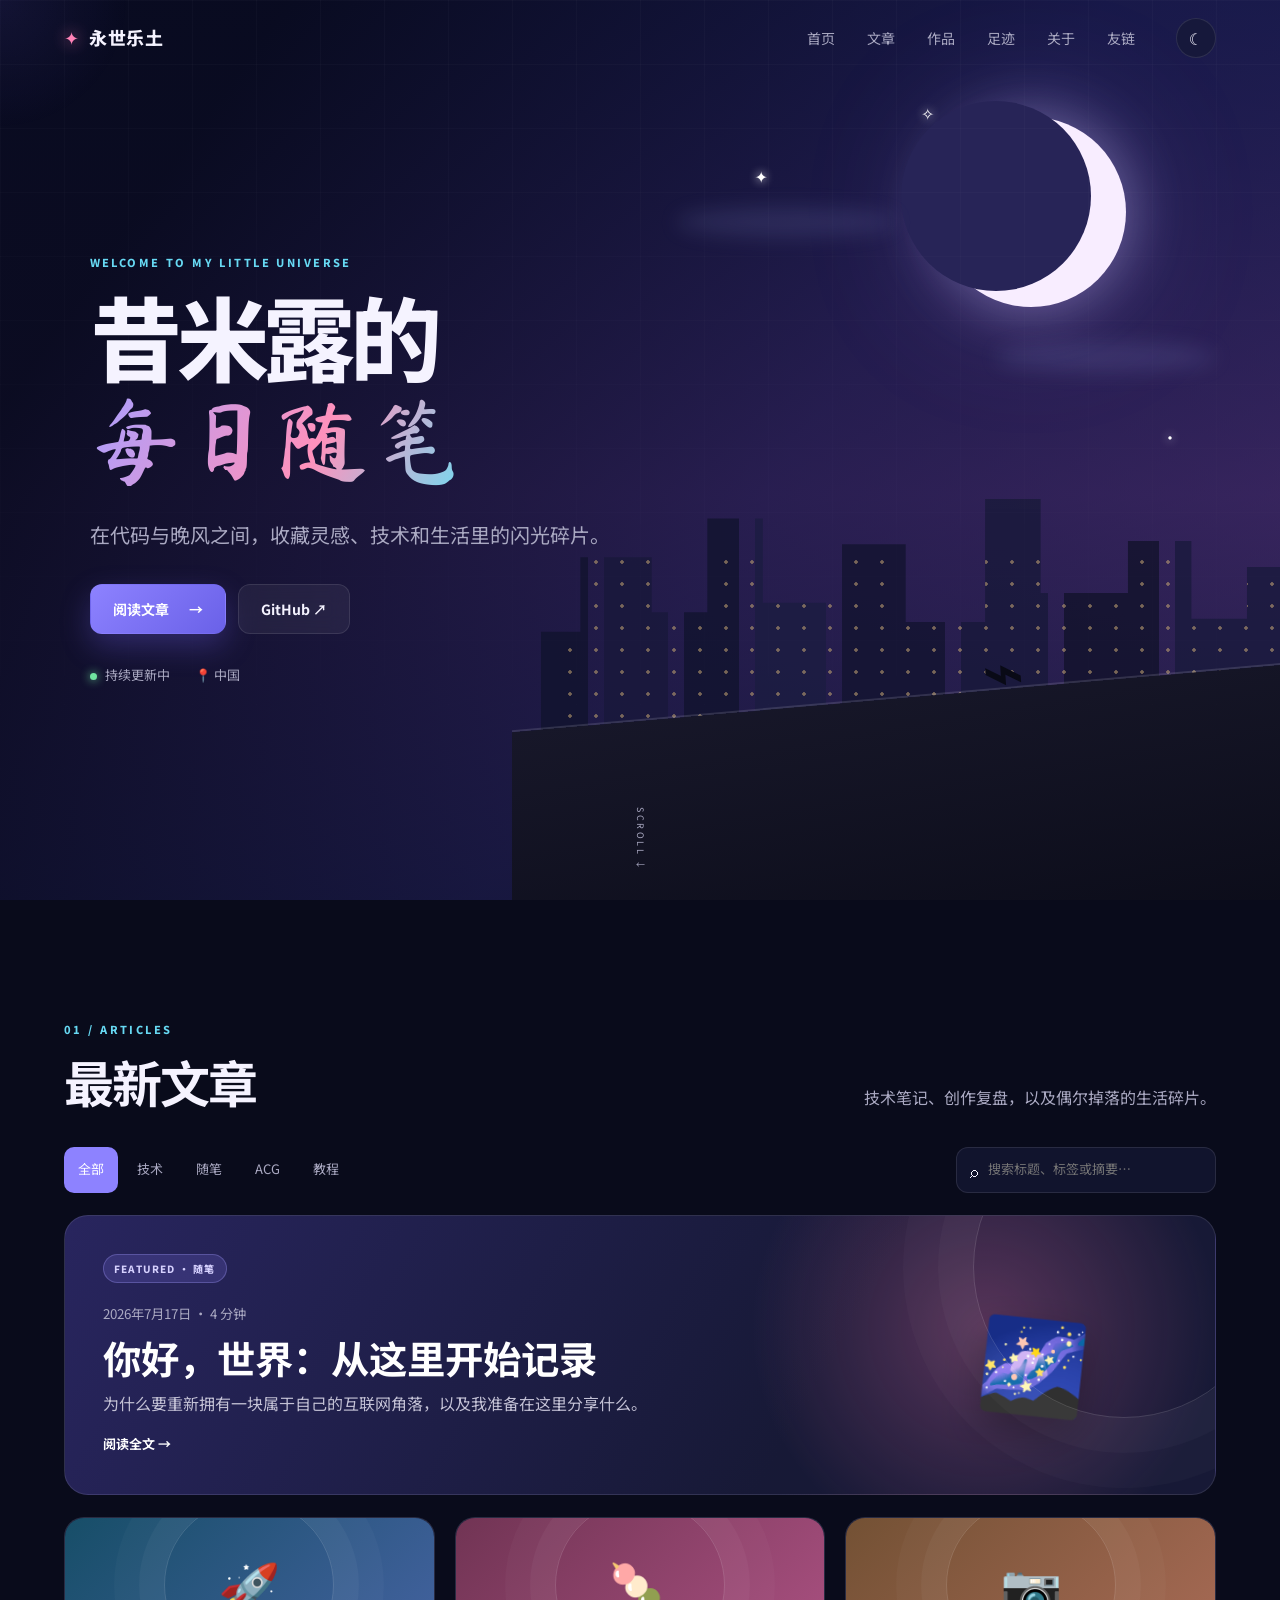
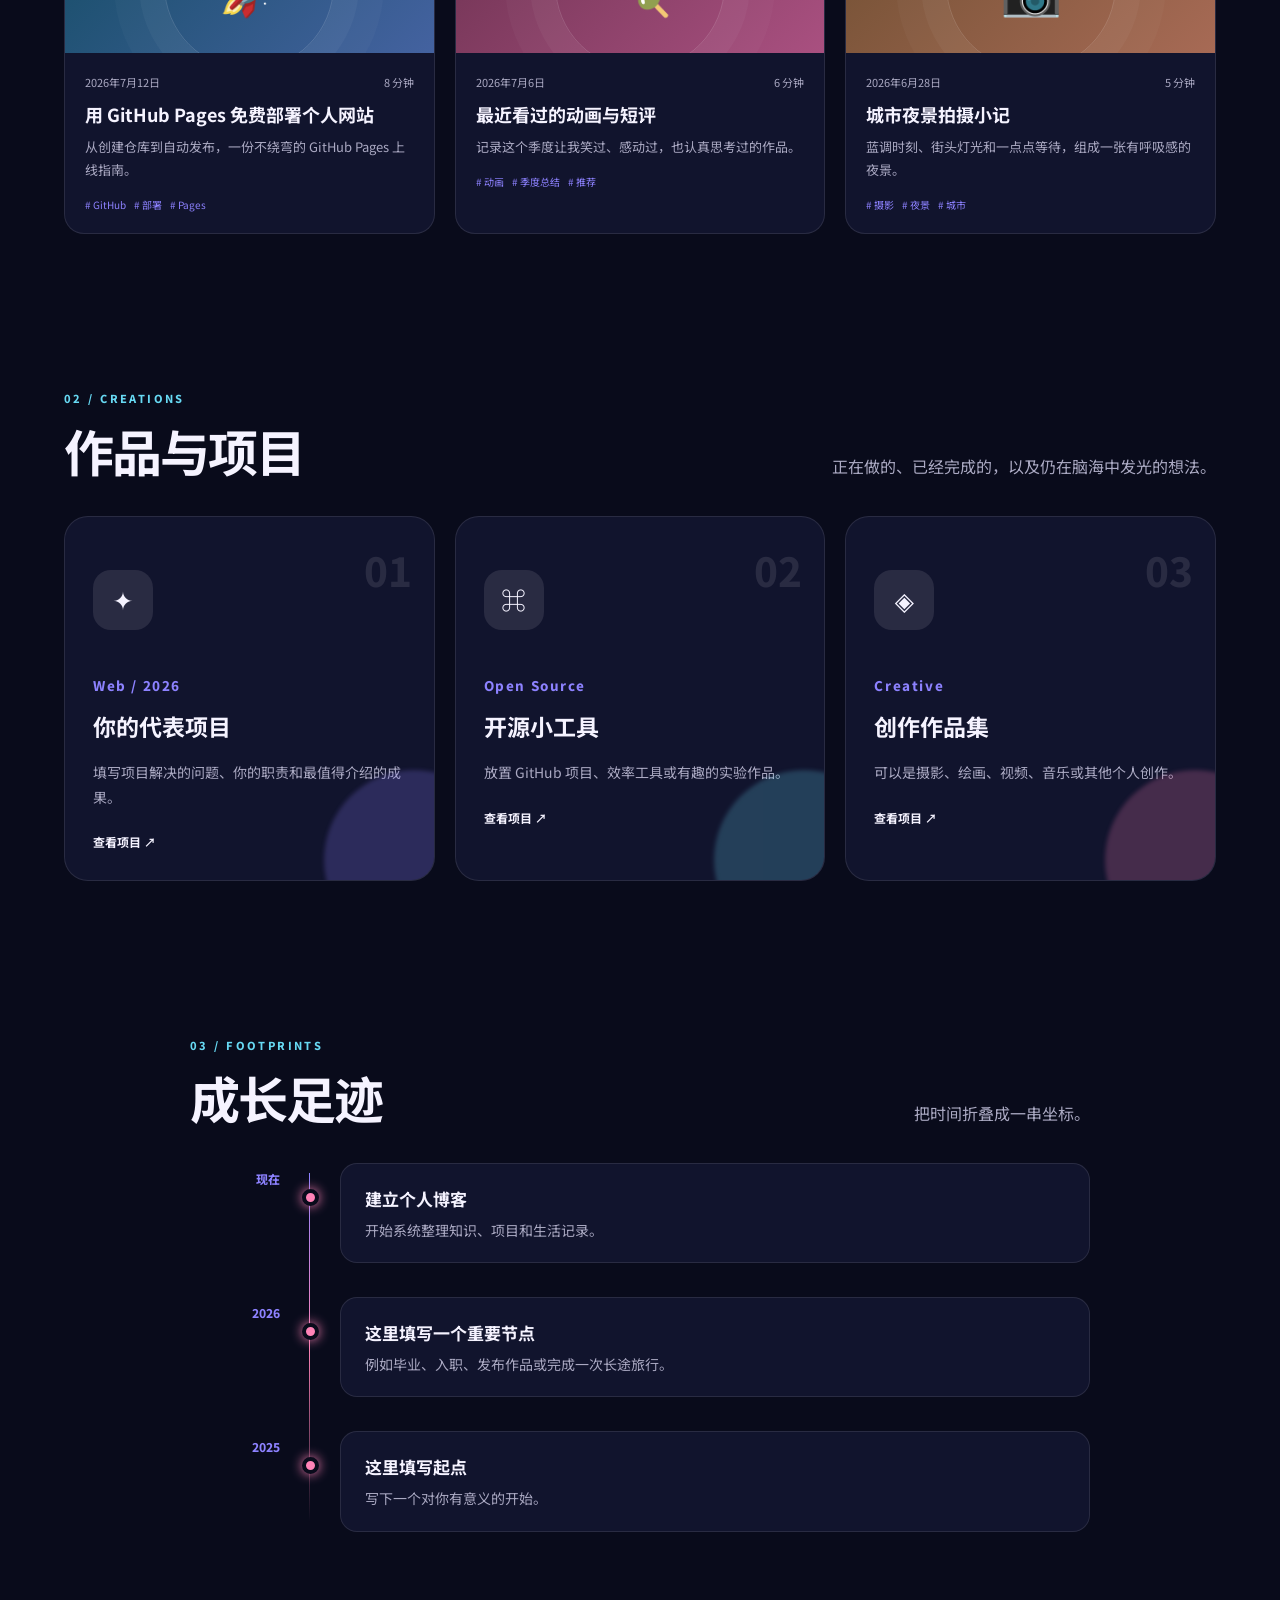
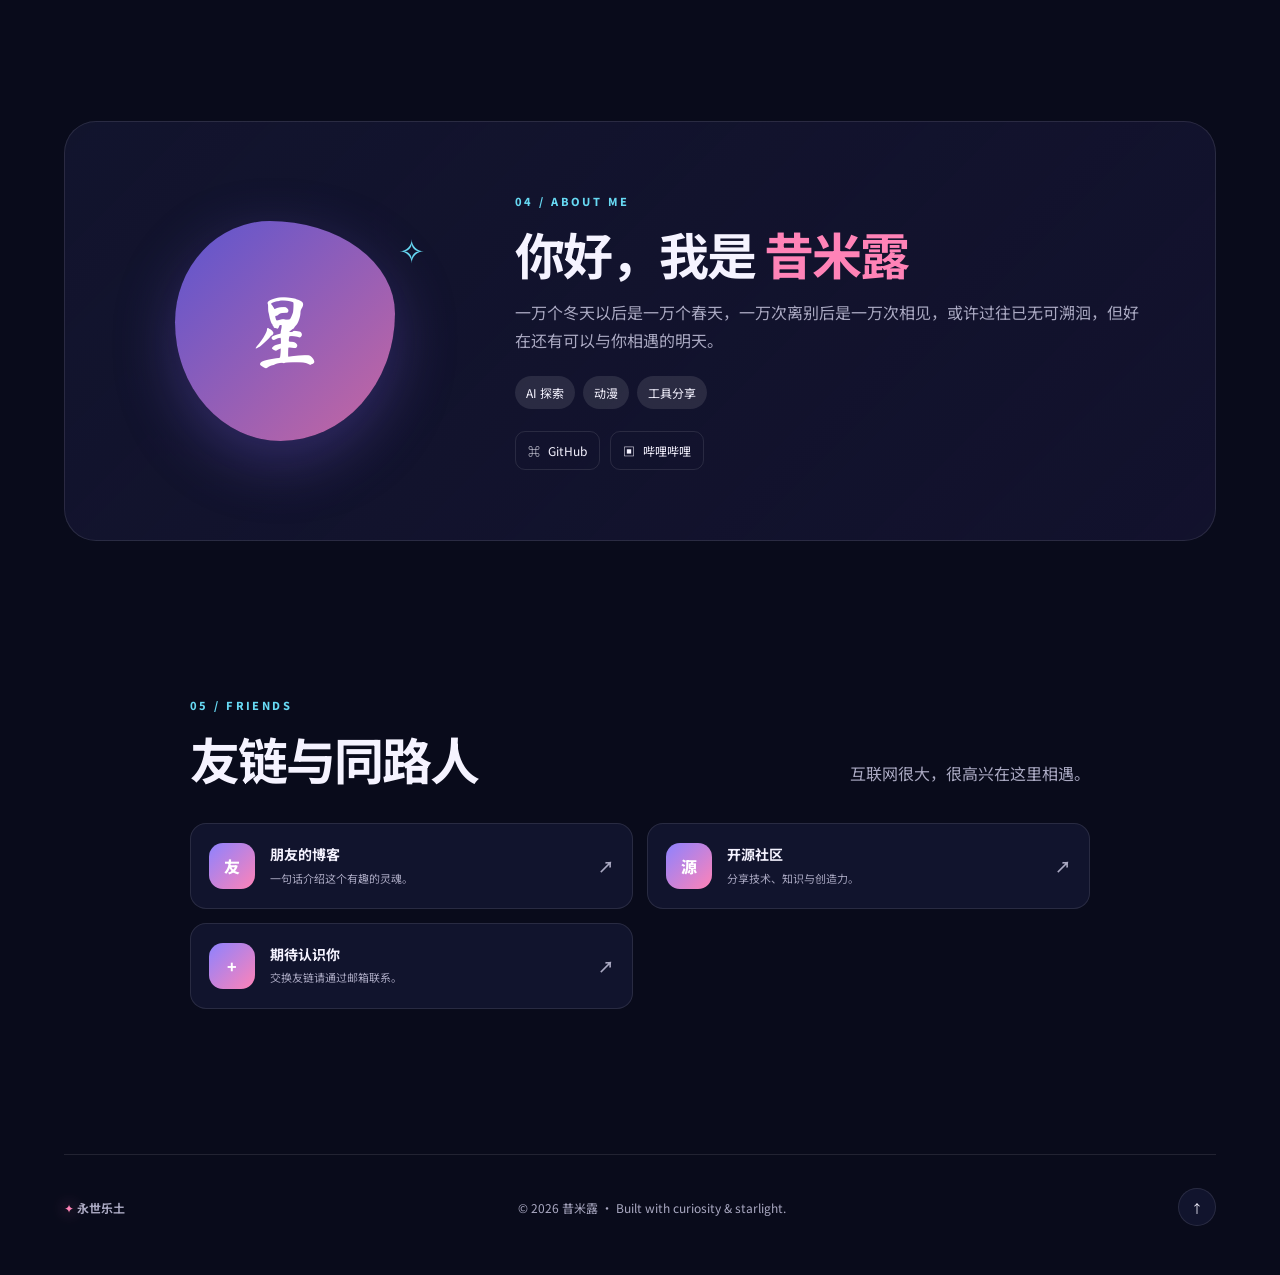
==== index.html @ 6f4695ef "Change site name from '星屿手记' to '每日随笔'" ====
<!doctype html>
<html lang="zh-CN">
<head>
  <meta charset="UTF-8" />
  <meta name="viewport" content="width=device-width, initial-scale=1.0" />
  <meta name="description" content="一个记录技术、创作与生活的个人博客。" />
  <meta name="theme-color" content="#7772ff" />
  <title>每日随笔 · 个人博客</title>
  <link rel="preconnect" href="https://fonts.googleapis.com">
  <link rel="preconnect" href="https://fonts.gstatic.com" crossorigin>
  <link href="https://fonts.googleapis.com/css2?family=Ma+Shan+Zheng&family=Noto+Sans+SC:wght@400;500;600;700;800&display=swap" rel="stylesheet">
  <link rel="stylesheet" href="styles.css" />
</head>
<body>
  <div class="cursor-glow" aria-hidden="true"></div>
  <header class="site-header">
    <a class="brand" href="#home" aria-label="返回首页">
      <span class="brand-mark">✦</span>
      <span data-site-name>每日随笔</span>
    </a>
    <button class="nav-toggle" aria-label="展开导航" aria-expanded="false">☰</button>
    <nav class="nav-links" aria-label="主要导航">
      <a href="#home">首页</a>
      <a href="#posts">文章</a>
      <a href="#projects">作品</a>
      <a href="#timeline">足迹</a>
      <a href="#about">关于</a>
      <a href="#friends">友链</a>
    </nav>
    <button class="icon-button theme-toggle" aria-label="切换明暗主题" title="切换主题">☾</button>
  </header>

  <main id="app">
    <section id="home" class="hero section-shell">
      <div class="sky-art" aria-hidden="true">
        <span class="moon"></span>
        <span class="cloud cloud-a"></span><span class="cloud cloud-b"></span>
        <span class="star s1">✦</span><span class="star s2">·</span><span class="star s3">✧</span>
        <span class="city"></span><span class="roof"></span><span class="cat">⌁</span>
        <div class="petals"></div>
      </div>
      <div class="hero-content reveal">
        <p class="eyebrow" data-hero-eyebrow>WELCOME TO MY LITTLE UNIVERSE</p>
        <h1><span data-owner>你的名字</span>的<br><em>每日随笔</em></h1>
        <p class="hero-description" data-description>在代码与晚风之间，收藏灵感、技术和生活里的闪光碎片。</p>
        <div class="hero-actions">
          <a class="button primary" href="#posts">阅读文章 <span>→</span></a>
          <a class="button ghost" data-github-link href="https://github.com/yourname" target="_blank" rel="noreferrer">GitHub ↗</a>
        </div>
        <div class="hero-meta">
          <span><i class="status-dot"></i> <span data-status>持续更新中</span></span>
          <span>📍 <span data-location>中国</span></span>
        </div>
      </div>
      <div class="scroll-hint">SCROLL <span>↓</span></div>
    </section>

    <section id="posts" class="section-shell content-section">
      <div class="section-heading reveal">
        <div><p class="section-kicker">01 / ARTICLES</p><h2>最新文章</h2></div>
        <p>技术笔记、创作复盘，以及偶尔掉落的生活碎片。</p>
      </div>
      <div class="post-toolbar reveal">
        <div class="filter-tabs" id="post-filters"></div>
        <label class="search-box"><span>⌕</span><input id="post-search" type="search" placeholder="搜索标题、标签或摘要…" /></label>
      </div>
      <div class="featured-post reveal" id="featured-post"></div>
      <div class="post-grid" id="post-grid"></div>
      <p class="empty-state" id="empty-posts" hidden>没有找到匹配的文章，换个关键词试试吧。</p>
    </section>

    <section id="projects" class="section-shell content-section">
      <div class="section-heading reveal">
        <div><p class="section-kicker">02 / CREATIONS</p><h2>作品与项目</h2></div>
        <p>正在做的、已经完成的，以及仍在脑海中发光的想法。</p>
      </div>
      <div class="project-grid" id="project-grid"></div>
    </section>

    <section id="timeline" class="section-shell content-section narrow-section">
      <div class="section-heading reveal">
        <div><p class="section-kicker">03 / FOOTPRINTS</p><h2>成长足迹</h2></div>
        <p>把时间折叠成一串坐标。</p>
      </div>
      <div class="timeline" id="timeline-list"></div>
    </section>

    <section id="about" class="section-shell content-section">
      <div class="about-card reveal">
        <div class="avatar-wrap"><div class="avatar" data-avatar>✦</div><span class="orbit">✧</span></div>
        <div class="about-copy">
          <p class="section-kicker">04 / ABOUT ME</p>
          <h2>你好，我是 <span data-owner>你的名字</span></h2>
          <p data-about>这里填写一段 80～150 字的自我介绍：你是谁、在做什么、喜欢什么，以及建立这个博客的原因。</p>
          <div class="skill-list" id="skill-list"></div>
          <div class="social-links" id="social-links"></div>
        </div>
      </div>
    </section>

    <section id="friends" class="section-shell content-section narrow-section">
      <div class="section-heading reveal">
        <div><p class="section-kicker">05 / FRIENDS</p><h2>友链与同路人</h2></div>
        <p>互联网很大，很高兴在这里相遇。</p>
      </div>
      <div class="friend-grid" id="friend-grid"></div>
    </section>
  </main>

  <footer>
    <div><span class="brand-mark">✦</span> <strong data-site-name>每日随笔</strong></div>
    <p>© <span id="year"></span> <span data-owner>你的名字</span> · Built with curiosity & starlight.</p>
    <button class="back-top" aria-label="返回顶部">↑</button>
  </footer>

  <dialog id="post-dialog" class="post-dialog">
    <button class="dialog-close" aria-label="关闭文章">×</button>
    <article id="post-content"></article>
  </dialog>
  <script src="content.js"></script>
  <script src="app.js"></script>
</body>
</html>
---- styles.css ----
:root{--bg:#090b1b;--bg2:#10132a;--surface:rgba(22,24,53,.72);--surface-solid:#171936;--text:#f5f3ff;--muted:#aaa9c2;--line:rgba(255,255,255,.1);--purple:#8d82ff;--pink:#ff83b7;--cyan:#67d9f3;--shadow:0 24px 80px rgba(0,0,0,.3);--radius:24px;color-scheme:dark;scroll-behavior:smooth}
:root[data-theme=light]{--bg:#f8f7ff;--bg2:#f0effb;--surface:rgba(255,255,255,.76);--surface-solid:#fff;--text:#25233b;--muted:#706e86;--line:rgba(50,45,90,.11);--shadow:0 24px 70px rgba(72,62,140,.14);color-scheme:light}
*{box-sizing:border-box}body{margin:0;background:var(--bg);color:var(--text);font-family:"Noto Sans SC",system-ui,sans-serif;line-height:1.75;overflow-x:hidden}body:before{content:"";position:fixed;inset:0;pointer-events:none;background:radial-gradient(circle at 15% 20%,rgba(113,93,255,.12),transparent 28%),radial-gradient(circle at 85% 80%,rgba(255,105,174,.08),transparent 25%);z-index:-1}a{color:inherit;text-decoration:none}button,input{font:inherit}.cursor-glow{position:fixed;width:280px;height:280px;background:radial-gradient(circle,rgba(125,105,255,.09),transparent 65%);transform:translate(-50%,-50%);pointer-events:none;z-index:99}
.site-header{position:fixed;z-index:100;top:0;left:0;right:0;height:76px;padding:0 max(5vw,24px);display:flex;align-items:center;gap:28px;transition:.3s}.site-header.scrolled{height:64px;background:rgba(9,11,27,.78);backdrop-filter:blur(18px);border-bottom:1px solid var(--line)}[data-theme=light] .site-header.scrolled{background:rgba(248,247,255,.8)}.brand{display:flex;align-items:center;gap:9px;font-weight:800;font-size:18px;letter-spacing:.04em}.brand-mark{color:var(--pink);filter:drop-shadow(0 0 8px var(--pink))}.nav-links{display:flex;gap:6px;margin-left:auto}.nav-links a{padding:8px 13px;color:var(--muted);font-size:14px;border-radius:10px;transition:.25s}.nav-links a:hover{color:var(--text);background:var(--line)}.icon-button,.nav-toggle{border:1px solid var(--line);color:var(--text);background:var(--surface);width:40px;height:40px;border-radius:50%;cursor:pointer}.nav-toggle{display:none}
.section-shell{width:min(1180px,90vw);margin:auto}.hero{width:100%;max-width:none;min-height:100vh;position:relative;display:flex;align-items:center;padding:130px max(7vw,32px) 90px;overflow:hidden;background:linear-gradient(125deg,rgba(8,10,30,.95) 15%,rgba(25,24,70,.72) 58%,rgba(38,33,91,.42)),linear-gradient(180deg,#171c51 0%,#502d6b 55%,#13152d 100%)}[data-theme=light] .hero{background:linear-gradient(125deg,rgba(247,245,255,.96) 10%,rgba(225,220,255,.8) 55%,rgba(255,219,236,.65)),linear-gradient(180deg,#aebcf1,#efb9db)}.hero:after{content:"";position:absolute;inset:0;background-image:linear-gradient(rgba(255,255,255,.025) 1px,transparent 1px),linear-gradient(90deg,rgba(255,255,255,.025) 1px,transparent 1px);background-size:64px 64px;mask-image:linear-gradient(to bottom,black,transparent)}.hero-content{position:relative;z-index:4;width:min(660px,100%)}.eyebrow,.section-kicker{font-size:11px;font-weight:800;letter-spacing:.22em;color:var(--cyan);margin:0 0 14px}.hero h1{font-size:clamp(48px,7.2vw,96px);line-height:1.08;margin:0;font-weight:800;letter-spacing:-.055em}.hero h1 em{font-family:"Ma Shan Zheng",cursive;font-weight:400;font-style:normal;background:linear-gradient(120deg,#a99fff,#ff91bc 60%,#77d9ef);-webkit-background-clip:text;color:transparent;letter-spacing:.02em}.hero-description{font-size:clamp(16px,2vw,20px);color:var(--muted);max-width:560px;margin:26px 0 32px}.hero-actions{display:flex;gap:12px;flex-wrap:wrap}.button{display:inline-flex;align-items:center;gap:20px;padding:12px 22px;border-radius:12px;font-weight:700;font-size:14px;border:1px solid var(--line);transition:.25s}.button:hover{transform:translateY(-3px)}.button.primary{background:linear-gradient(135deg,var(--purple),#6a61e8);border-color:transparent;box-shadow:0 12px 30px rgba(112,96,235,.3);color:#fff}.button.ghost{background:rgba(255,255,255,.06);backdrop-filter:blur(10px)}.hero-meta{display:flex;gap:25px;margin-top:30px;color:var(--muted);font-size:13px}.status-dot{display:inline-block;width:7px;height:7px;background:#70e5a0;border-radius:50%;box-shadow:0 0 10px #70e5a0;margin-right:5px}.scroll-hint{position:absolute;z-index:4;bottom:28px;left:50%;transform:translateX(-50%);font-size:9px;letter-spacing:.28em;color:var(--muted);writing-mode:vertical-rl}.scroll-hint span{animation:bob 1.5s infinite}.sky-art{position:absolute;inset:0;overflow:hidden}.moon{position:absolute;width:190px;height:190px;border-radius:50%;right:12%;top:13%;background:#f8edff;box-shadow:0 0 60px rgba(206,194,255,.45),0 0 140px rgba(175,143,255,.22)}.moon:after{content:"";position:absolute;width:190px;height:190px;border-radius:50%;left:-35px;top:-16px;background:#272457}[data-theme=light] .moon:after{background:#c4c7ed}.cloud{position:absolute;width:220px;height:30px;border-radius:50%;background:rgba(175,178,255,.12);filter:blur(10px)}.cloud-a{right:5%;top:38%}.cloud-b{right:30%;top:23%}.star{position:absolute;color:#fff;text-shadow:0 0 10px #fff}.s1{right:40%;top:18%}.s2{right:8%;top:47%}.s3{right:27%;top:11%}.city{position:absolute;right:-3%;bottom:10%;width:62%;height:36%;opacity:.75;background:linear-gradient(90deg,transparent 2%,#11132c 2% 8%,transparent 8% 10%,#18193a 10% 18%,transparent 18% 20%,#11132c 20% 27%,transparent 27% 29%,#1b1c40 29% 38%,transparent 38% 40%,#12132e 40% 53%,transparent 53% 55%,#171938 55% 66%,transparent 66% 68%,#101229 68% 80%,transparent 80% 82%,#181a3b 82% 96%);clip-path:polygon(0 45%,7% 45%,7% 22%,16% 22%,16% 39%,23% 39%,23% 10%,30% 10%,30% 36%,39% 36%,39% 18%,48% 18%,48% 42%,58% 42%,58% 4%,65% 4%,65% 33%,76% 33%,76% 17%,84% 17%,84% 41%,91% 41%,91% 25%,100% 25%,100% 100%,0 100%)}.city:after{content:"";position:absolute;inset:20% 4% 8%;background-image:radial-gradient(circle,#ffd881 1.5px,transparent 2px);background-size:26px 22px;opacity:.55}.roof{position:absolute;right:-10%;bottom:-12%;width:70%;height:35%;background:linear-gradient(175deg,#171729,#090a16);transform:skewY(-5deg);box-shadow:0 -2px 0 rgba(255,255,255,.12)}.cat{position:absolute;z-index:2;right:20%;bottom:19%;font-size:72px;color:#090a16;transform:rotate(-4deg)}.petals i{position:absolute;top:-15px;left:var(--x);width:var(--size);height:calc(var(--size)*.65);border-radius:80% 15% 80% 15%;background:#ff9fc4;opacity:.75;animation:fall var(--d) var(--delay) linear infinite}
.content-section{padding-top:120px;padding-bottom:35px}.section-heading{display:flex;align-items:end;justify-content:space-between;gap:30px;margin-bottom:36px}.section-heading h2,.about-copy h2{font-size:clamp(32px,4vw,50px);line-height:1.15;margin:0;letter-spacing:-.04em}.section-heading>p{color:var(--muted);max-width:400px;margin:0}.post-toolbar{display:flex;justify-content:space-between;gap:20px;margin-bottom:22px}.filter-tabs{display:flex;gap:5px;flex-wrap:wrap}.filter-button{border:0;border-radius:10px;padding:8px 14px;background:transparent;color:var(--muted);cursor:pointer;font-size:13px}.filter-button.active{color:#fff;background:var(--purple)}.search-box{display:flex;align-items:center;gap:8px;border:1px solid var(--line);border-radius:12px;padding:8px 13px;background:var(--surface);min-width:260px}.search-box input{border:0;outline:0;background:transparent;color:var(--text);width:100%;font-size:13px}.featured-post{margin-bottom:22px}.featured-link{position:relative;width:100%;min-height:280px;text-align:left;border:1px solid var(--line);border-radius:var(--radius);padding:38px;overflow:hidden;color:#fff;cursor:pointer;background:radial-gradient(circle at 80% 40%,rgba(255,122,180,.28),transparent 25%),linear-gradient(120deg,#28255e,#171936 65%);display:flex;flex-direction:column;align-items:flex-start;justify-content:space-between}.featured-link:after{content:"";position:absolute;width:300px;height:300px;border:1px solid rgba(255,255,255,.15);border-radius:50%;right:-60px;top:-100px;box-shadow:0 0 0 35px rgba(255,255,255,.025),0 0 0 70px rgba(255,255,255,.018)}.featured-label{display:inline-block;color:#d7d2ff;background:rgba(141,130,255,.18);border:1px solid rgba(170,160,255,.3);border-radius:99px;padding:5px 10px;font-size:10px;font-weight:800;letter-spacing:.12em}.featured-emoji{position:absolute;right:11%;top:24%;font-size:88px;filter:drop-shadow(0 18px 20px rgba(0,0,0,.3));transform:rotate(6deg)}.featured-copy{display:flex;flex-direction:column;max-width:650px;z-index:1}.featured-copy small{color:#aaa9c2}.featured-copy strong{font-size:clamp(25px,3vw,40px);line-height:1.25;margin:8px 0}.featured-copy em{font-style:normal;color:#c3c1d5}.featured-copy b{font-size:13px;margin-top:16px}.post-grid{display:grid;grid-template-columns:repeat(3,1fr);gap:20px}.post-card{position:relative;background:var(--surface);border:1px solid var(--line);border-radius:20px;overflow:hidden;transition:.3s}.post-card:hover{transform:translateY(-6px);box-shadow:var(--shadow);border-color:rgba(141,130,255,.3)}.card-link{position:absolute;inset:0;z-index:3;border:0;background:transparent;cursor:pointer}.post-visual{height:135px;display:grid;place-items:center;position:relative;overflow:hidden}.post-visual.violet{background:linear-gradient(135deg,#302a75,#6b4b91)}.post-visual.cyan{background:linear-gradient(135deg,#174e68,#4462a0)}.post-visual.pink{background:linear-gradient(135deg,#713454,#a95080)}.post-visual.amber{background:linear-gradient(135deg,#735134,#a76a55)}.post-visual span{font-size:50px;z-index:1}.post-visual i{position:absolute;width:170px;height:170px;border:1px solid rgba(255,255,255,.15);border-radius:50%;box-shadow:0 0 0 25px rgba(255,255,255,.035),0 0 0 50px rgba(255,255,255,.025)}.post-card-body{padding:20px}.post-meta{display:flex;justify-content:space-between;color:var(--muted);font-size:11px}.post-card h3{font-size:18px;line-height:1.45;margin:9px 0}.post-card p{color:var(--muted);font-size:13px;margin:0 0 14px}.tag-row{display:flex;gap:8px;flex-wrap:wrap}.tag-row span{font-size:10px;color:var(--purple)}.empty-state{text-align:center;color:var(--muted);padding:50px}
.project-grid{display:grid;grid-template-columns:repeat(3,1fr);gap:20px}.project-card{position:relative;min-height:330px;border:1px solid var(--line);border-radius:var(--radius);padding:28px;background:var(--surface);overflow:hidden;transition:.3s}.project-card:hover{transform:translateY(-6px);box-shadow:var(--shadow)}.project-card:after{content:"";position:absolute;width:180px;height:180px;border-radius:50%;right:-70px;bottom:-70px;filter:blur(2px);opacity:.22}.project-card.purple:after{background:var(--purple)}.project-card.blue:after{background:var(--cyan)}.project-card.pink:after{background:var(--pink)}.project-number{position:absolute;right:22px;top:18px;color:var(--line);font-size:40px;font-weight:800}.project-icon{margin:25px 0 40px;width:60px;height:60px;border-radius:18px;display:grid;place-items:center;background:var(--line);font-size:25px}.project-card small{color:var(--purple);font-weight:800;letter-spacing:.12em}.project-card h3{font-size:23px;margin:8px 0}.project-card p{color:var(--muted);font-size:14px}.project-card b{display:block;margin-top:22px;font-size:12px}.narrow-section{width:min(900px,90vw)}.timeline{position:relative}.timeline:before{content:"";position:absolute;left:119px;top:10px;bottom:10px;width:1px;background:linear-gradient(var(--purple),var(--pink),transparent)}.timeline-item{display:grid;grid-template-columns:90px 1fr;gap:60px;margin-bottom:34px}.timeline-item time{text-align:right;color:var(--purple);font-weight:800;font-size:12px;padding-top:5px}.timeline-item div{position:relative;border:1px solid var(--line);background:var(--surface);border-radius:17px;padding:20px 24px}.timeline-item div:before{content:"";position:absolute;width:9px;height:9px;background:var(--pink);border:4px solid var(--bg);border-radius:50%;left:-39px;top:25px;box-shadow:0 0 12px var(--pink)}.timeline-item h3{margin:0;font-size:17px}.timeline-item p{margin:4px 0 0;color:var(--muted);font-size:14px}
.about-card{display:grid;grid-template-columns:300px 1fr;gap:80px;align-items:center;padding:70px;background:linear-gradient(135deg,var(--surface),rgba(126,99,255,.08));border:1px solid var(--line);border-radius:32px;overflow:hidden}.avatar-wrap{position:relative;display:grid;place-items:center}.avatar{width:220px;height:220px;border-radius:43% 57% 52% 48%/46% 42% 58% 54%;display:grid;place-items:center;background:linear-gradient(135deg,#5c55cf,#c867a0);font-family:"Ma Shan Zheng";font-size:80px;color:#fff;box-shadow:0 20px 60px rgba(112,90,215,.35);animation:morph 8s ease-in-out infinite}.orbit{position:absolute;font-size:32px;color:var(--cyan);right:10px;top:0;animation:spin 6s linear infinite}.about-copy>p:not(.section-kicker){color:var(--muted);font-size:16px}.about-copy h2 span{color:var(--pink)}.skill-list{display:flex;gap:8px;flex-wrap:wrap;margin:22px 0}.skill-list span{padding:6px 11px;border-radius:99px;background:var(--line);font-size:12px}.social-links{display:flex;gap:10px;flex-wrap:wrap}.social-links a{display:flex;align-items:center;gap:8px;border:1px solid var(--line);padding:8px 12px;border-radius:10px;font-size:12px}.social-links a:hover{border-color:var(--purple)}.friend-grid{display:grid;grid-template-columns:repeat(2,1fr);gap:14px}.friend-card{display:flex;align-items:center;gap:15px;padding:18px;border:1px solid var(--line);border-radius:16px;background:var(--surface);transition:.25s}.friend-card:hover{border-color:var(--purple);transform:translateY(-3px)}.friend-card>span{width:46px;height:46px;border-radius:14px;display:grid;place-items:center;background:linear-gradient(135deg,var(--purple),var(--pink));color:#fff;font-weight:800}.friend-card div{flex:1}.friend-card h3{font-size:14px;margin:0}.friend-card p{font-size:11px;color:var(--muted);margin:2px 0}.friend-card>b{color:var(--muted)}
footer{width:min(1180px,90vw);margin:110px auto 0;border-top:1px solid var(--line);padding:30px 0 45px;display:flex;align-items:center;justify-content:space-between;color:var(--muted);font-size:12px}.back-top{border:1px solid var(--line);background:var(--surface);color:var(--text);width:38px;height:38px;border-radius:50%;cursor:pointer}.post-dialog{width:min(820px,92vw);max-height:90vh;border:1px solid var(--line);border-radius:24px;background:var(--surface-solid);color:var(--text);padding:0;box-shadow:var(--shadow)}.post-dialog::backdrop{background:rgba(3,4,12,.78);backdrop-filter:blur(8px)}.dialog-close{position:sticky;float:right;z-index:2;top:18px;margin:18px 18px 0 0;width:38px;height:38px;border-radius:50%;border:1px solid var(--line);background:var(--surface-solid);color:var(--text);cursor:pointer}.post-dialog article{padding:50px clamp(25px,7vw,80px) 70px}.post-dialog header{border-bottom:1px solid var(--line);padding-bottom:30px;margin-bottom:35px}.post-dialog header h1{font-size:clamp(30px,5vw,48px);line-height:1.3;margin:16px 0 8px}.post-dialog header>p{color:var(--muted)}.article-body{font-size:16px}.article-body h2{font-size:25px;margin-top:38px}.article-body p,.article-body li{color:var(--muted)}.article-body code{color:var(--pink);background:var(--line);padding:2px 6px;border-radius:5px}.article-body blockquote{margin:25px 0;padding:14px 18px;border-left:3px solid var(--purple);background:var(--line);color:var(--muted)}.modal-open{overflow:hidden}.reveal{opacity:0;transform:translateY(24px);transition:opacity .7s,transform .7s}.reveal.visible{opacity:1;transform:none}
@keyframes fall{to{transform:translate(120px,105vh) rotate(480deg)}}@keyframes bob{50%{transform:translateY(7px)}}@keyframes spin{to{transform:rotate(360deg)}}@keyframes morph{0%,100%{border-radius:43% 57% 52% 48%/46% 42% 58% 54%}50%{border-radius:57% 43% 42% 58%/56% 58% 42% 44%}}
@media(max-width:850px){.site-header{padding:0 20px}.nav-toggle{display:block;margin-left:auto}.nav-links{position:absolute;top:64px;left:20px;right:20px;margin:0;padding:10px;display:none;flex-direction:column;background:var(--surface-solid);border:1px solid var(--line);border-radius:16px;box-shadow:var(--shadow)}.nav-links.open{display:flex}.hero{padding-inline:6vw}.moon{width:135px;height:135px;right:2%;top:14%}.moon:after{width:135px;height:135px}.city{width:90%;opacity:.45}.post-grid,.project-grid{grid-template-columns:1fr 1fr}.about-card{grid-template-columns:1fr;text-align:center;padding:45px 25px;gap:40px}.skill-list,.social-links{justify-content:center}.section-heading{align-items:start;flex-direction:column}.section-heading>p{margin-top:-15px}.post-toolbar{align-items:stretch;flex-direction:column}.search-box{min-width:0}.featured-emoji{opacity:.35}.friend-grid{grid-template-columns:1fr}}
@media(max-width:560px){.hero h1{font-size:51px}.hero-meta{flex-direction:column;gap:6px}.content-section{padding-top:90px}.post-grid,.project-grid{grid-template-columns:1fr}.featured-link{padding:25px;min-height:320px}.featured-emoji{font-size:70px;right:8%}.timeline:before{left:8px}.timeline-item{grid-template-columns:1fr;gap:8px;padding-left:35px}.timeline-item time{text-align:left}.timeline-item div:before{left:-35px}.avatar{width:180px;height:180px}.about-card{border-radius:24px}footer{align-items:flex-start;flex-direction:column;gap:10px}.back-top{position:absolute;right:5vw}.cursor-glow{display:none}}
@media(prefers-reduced-motion:reduce){*{scroll-behavior:auto!important;animation-duration:.01ms!important;transition-duration:.01ms!important}}
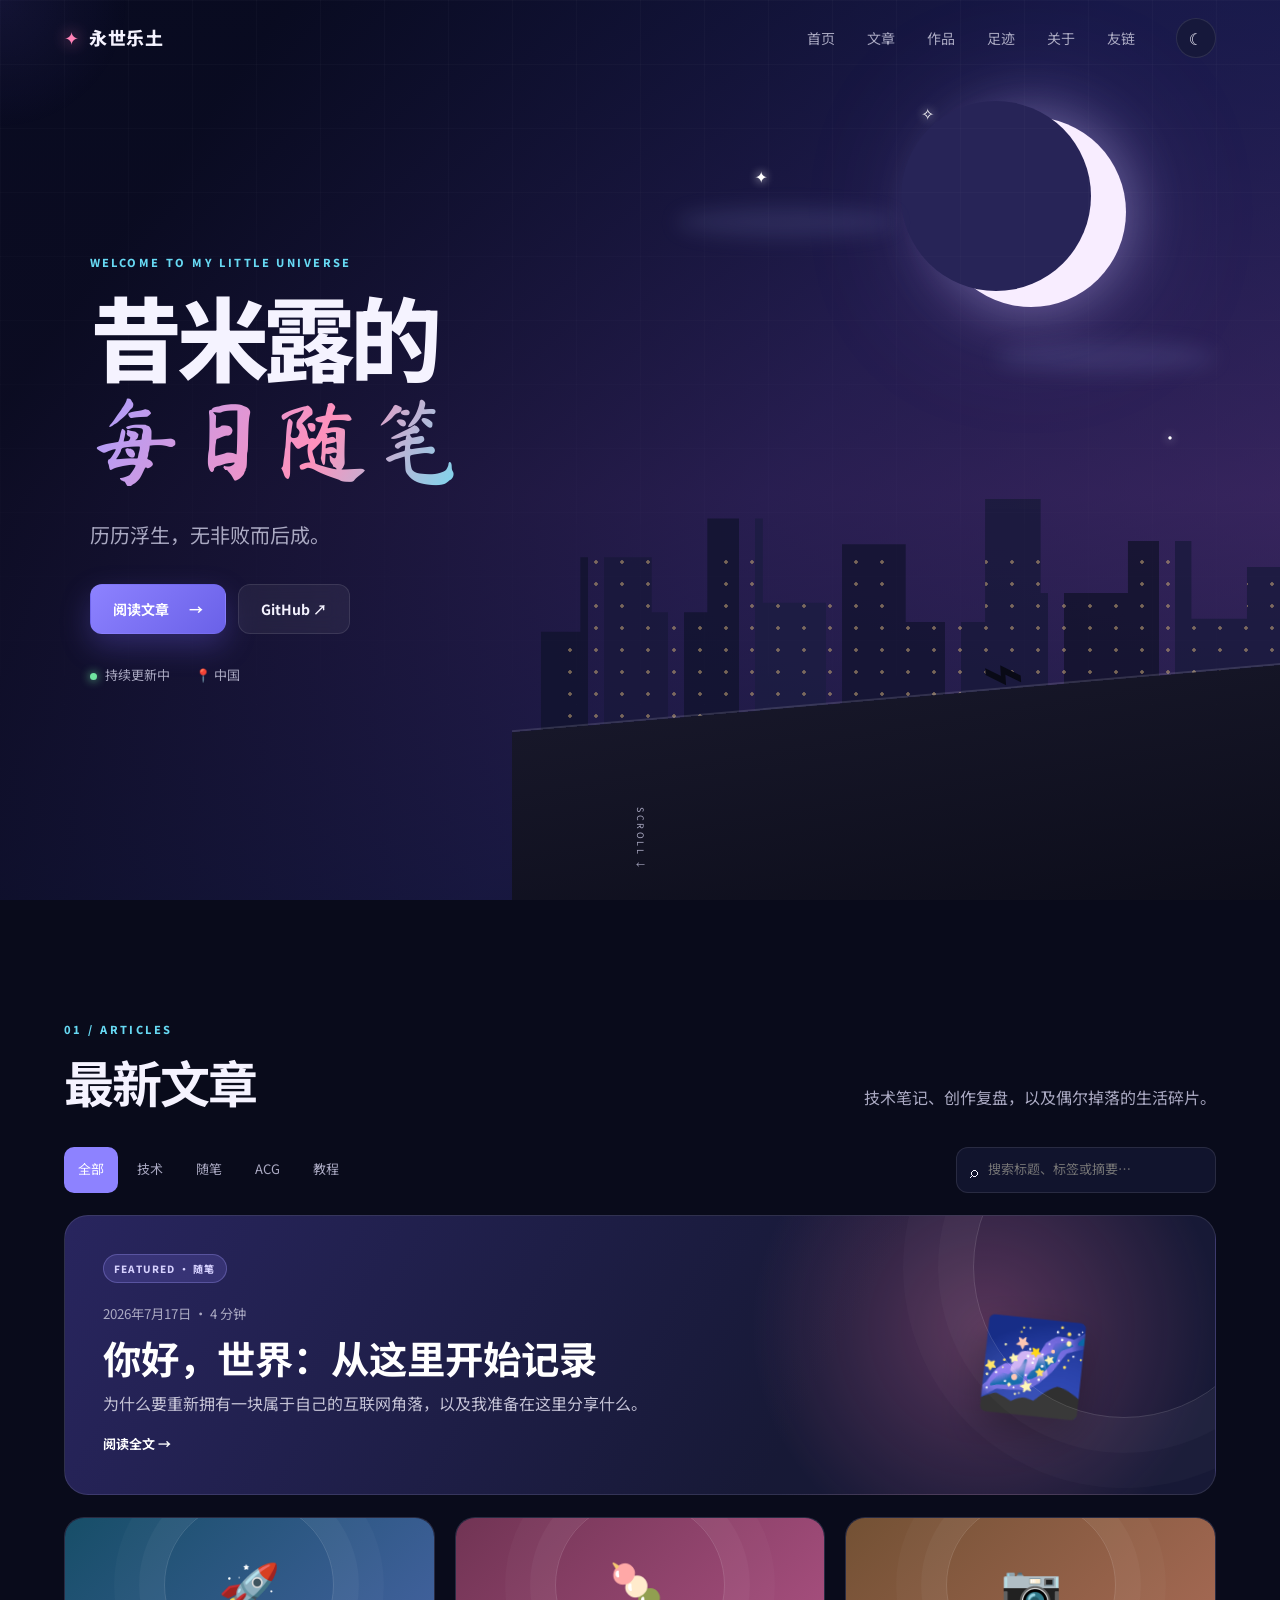
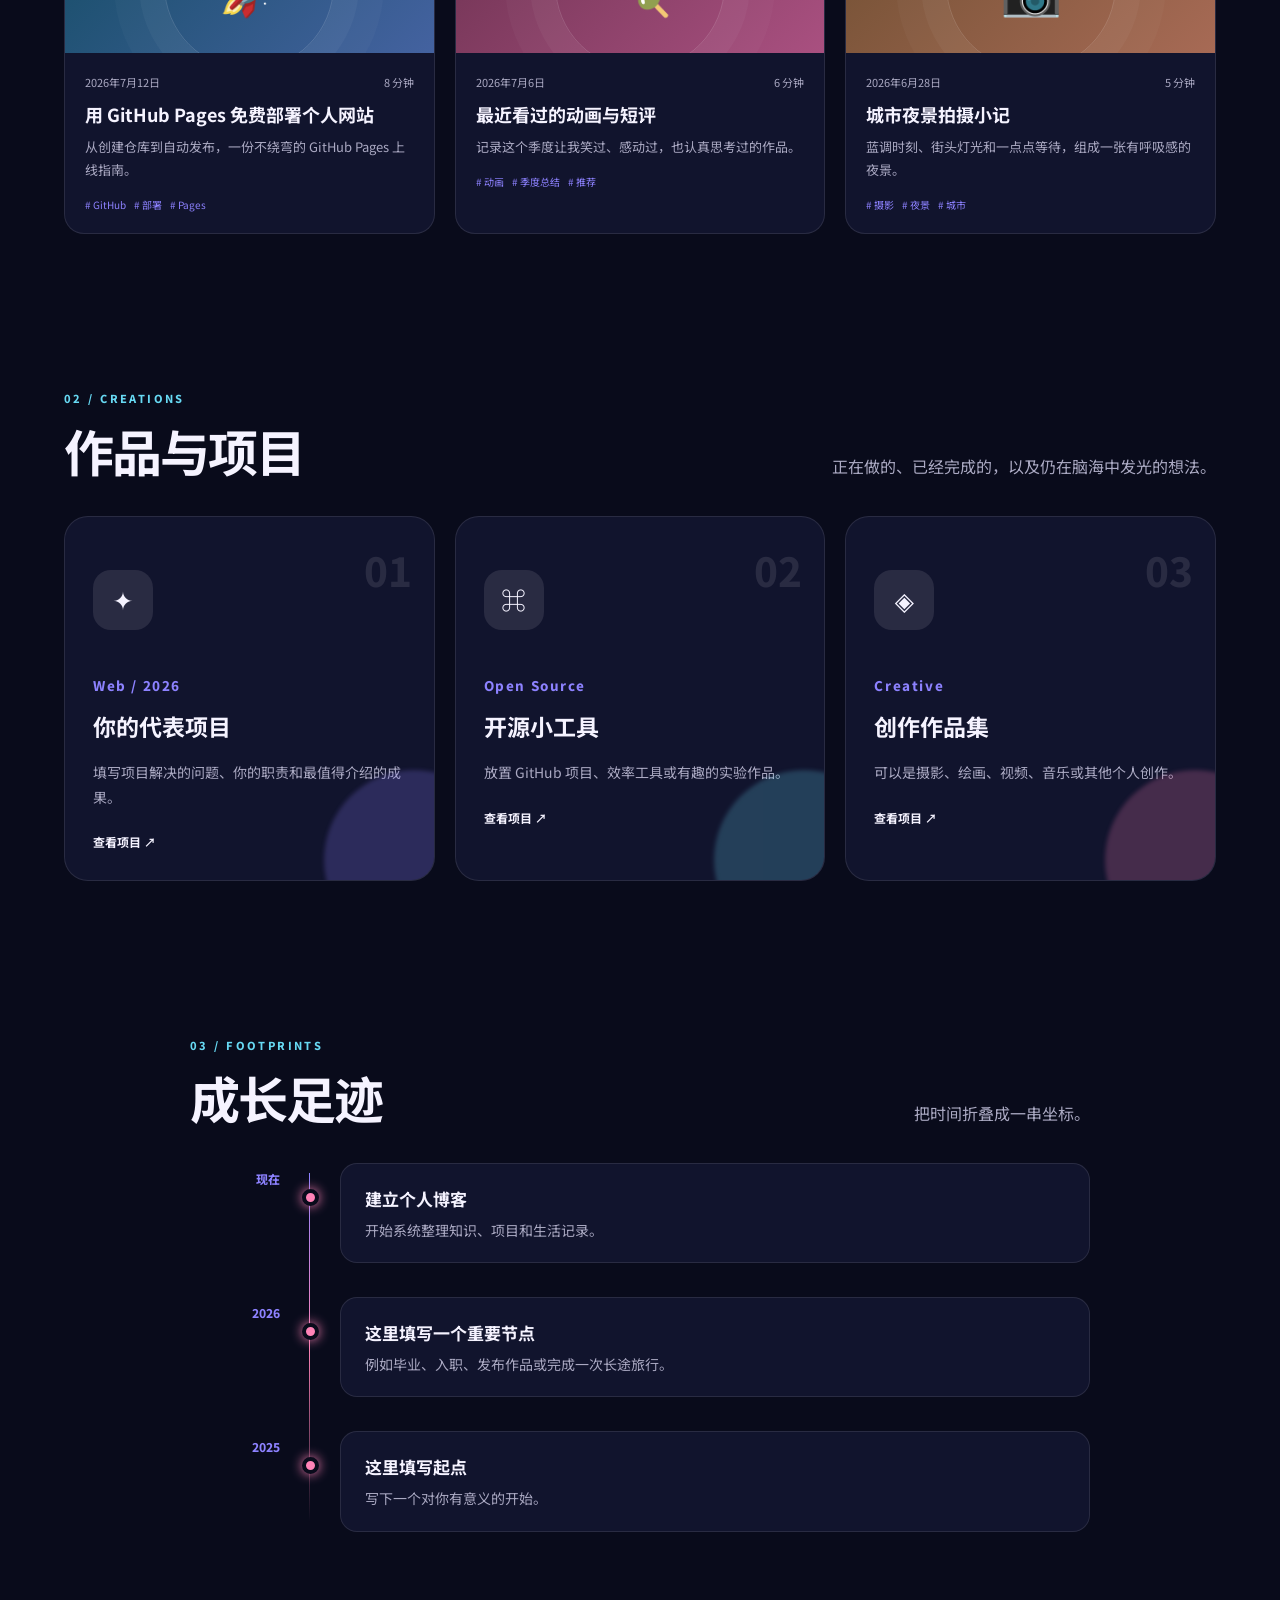
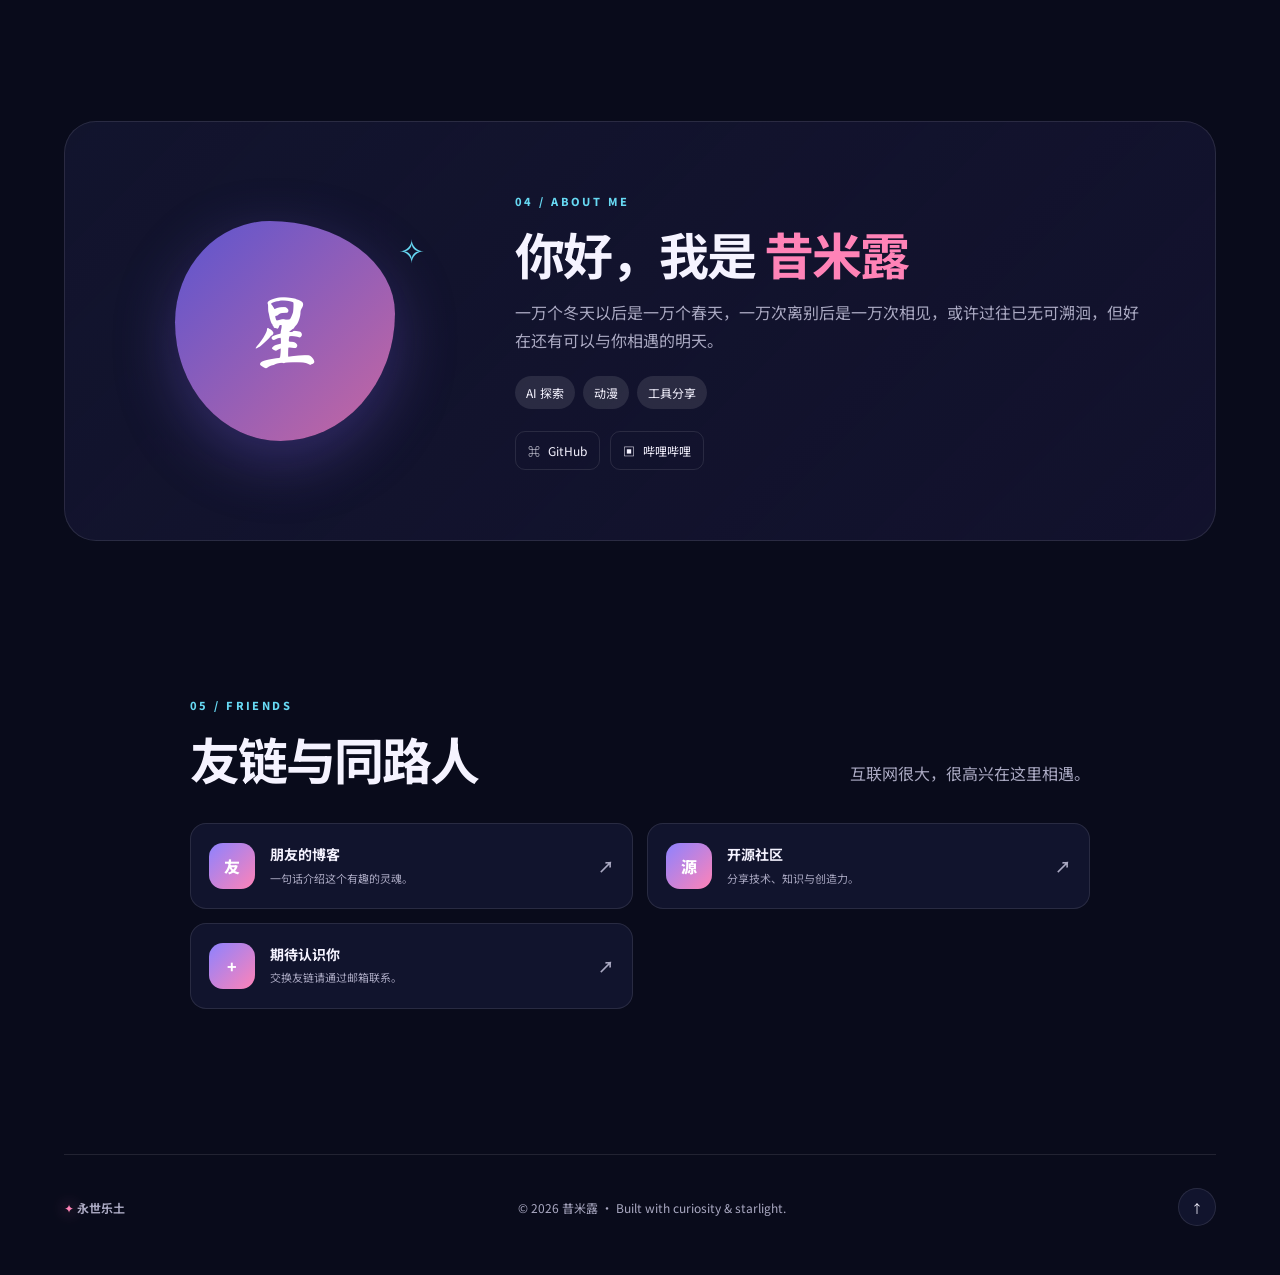
==== commit 4e424ef0: "Update blog description meta tag" ====
--- a/index.html
+++ b/index.html
@@ -3,7 +3,7 @@
 <head>
   <meta charset="UTF-8" />
   <meta name="viewport" content="width=device-width, initial-scale=1.0" />
-  <meta name="description" content="一个记录技术、创作与生活的个人博客。" />
+  <meta name="description" content="一个记录技术、创作与生活的二次元风格个人博客。" />
   <meta name="theme-color" content="#7772ff" />
   <title>每日随笔 · 个人博客</title>
   <link rel="preconnect" href="https://fonts.googleapis.com">
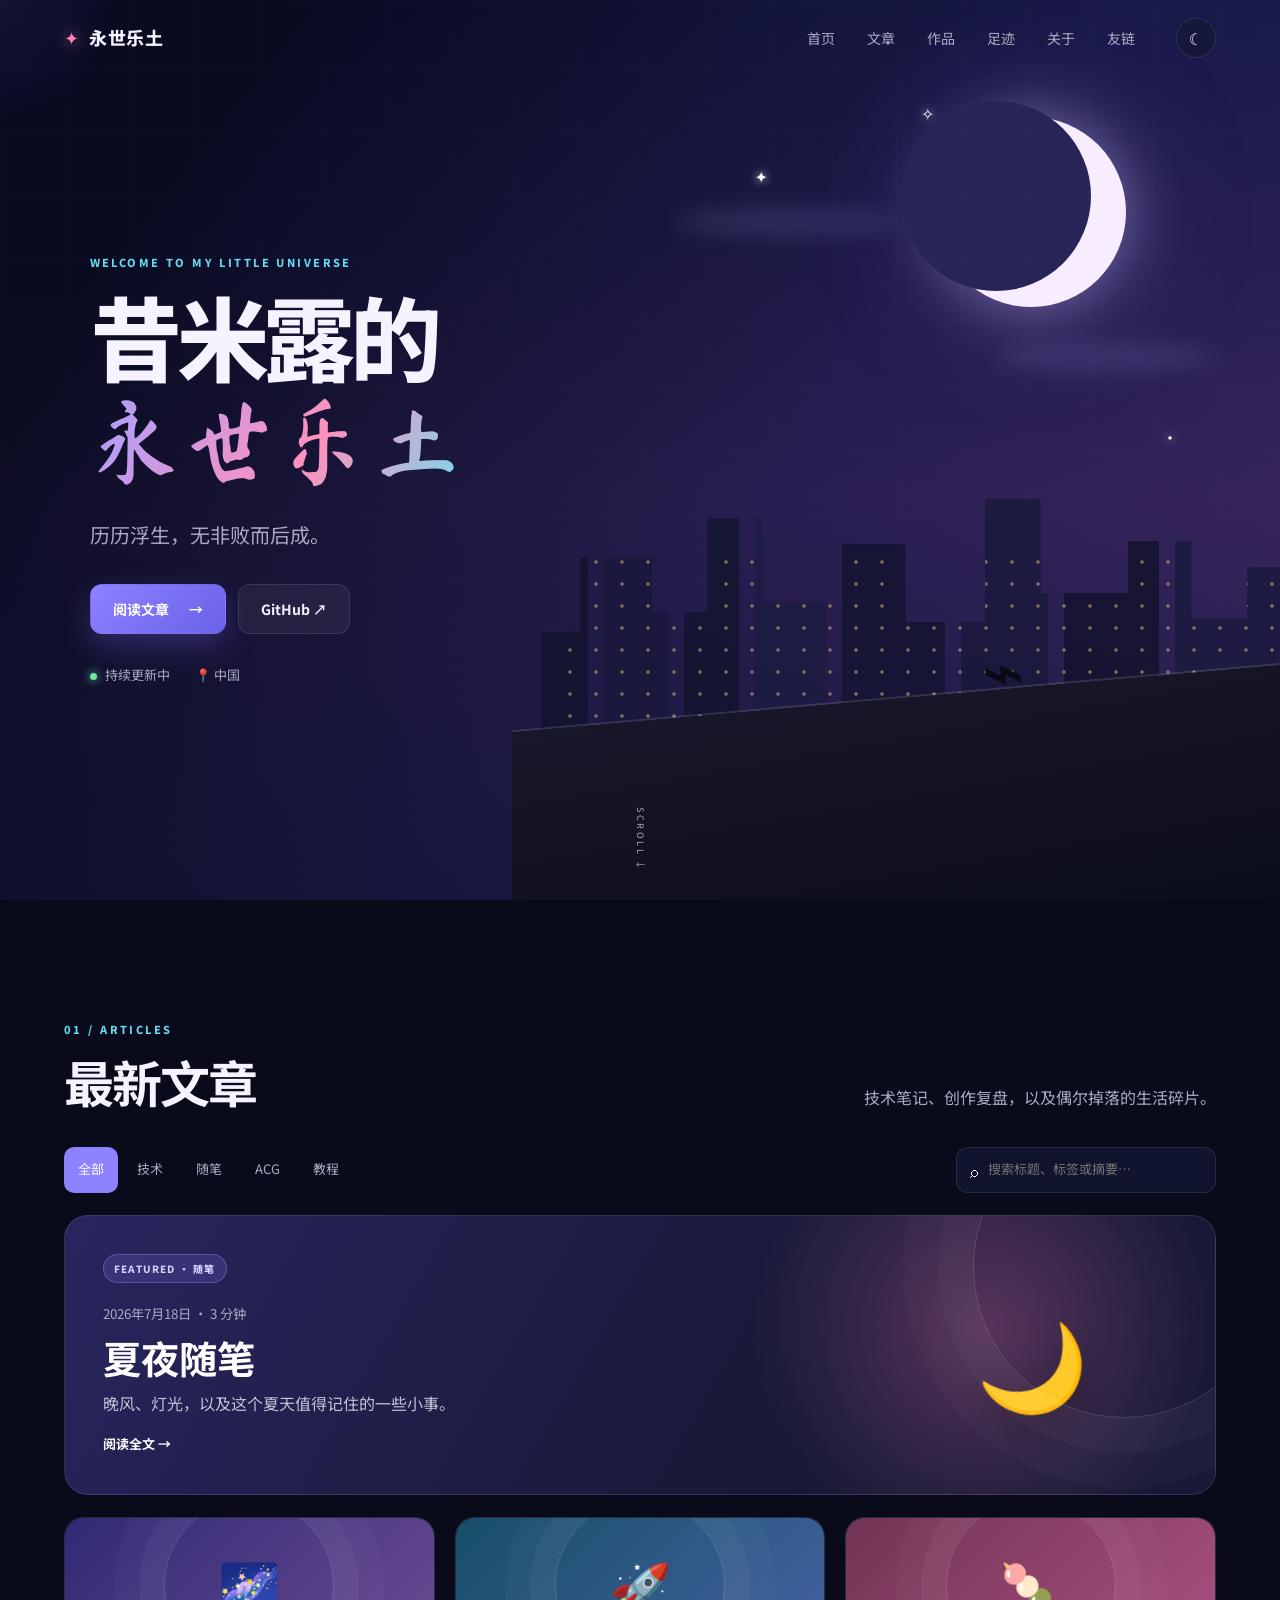
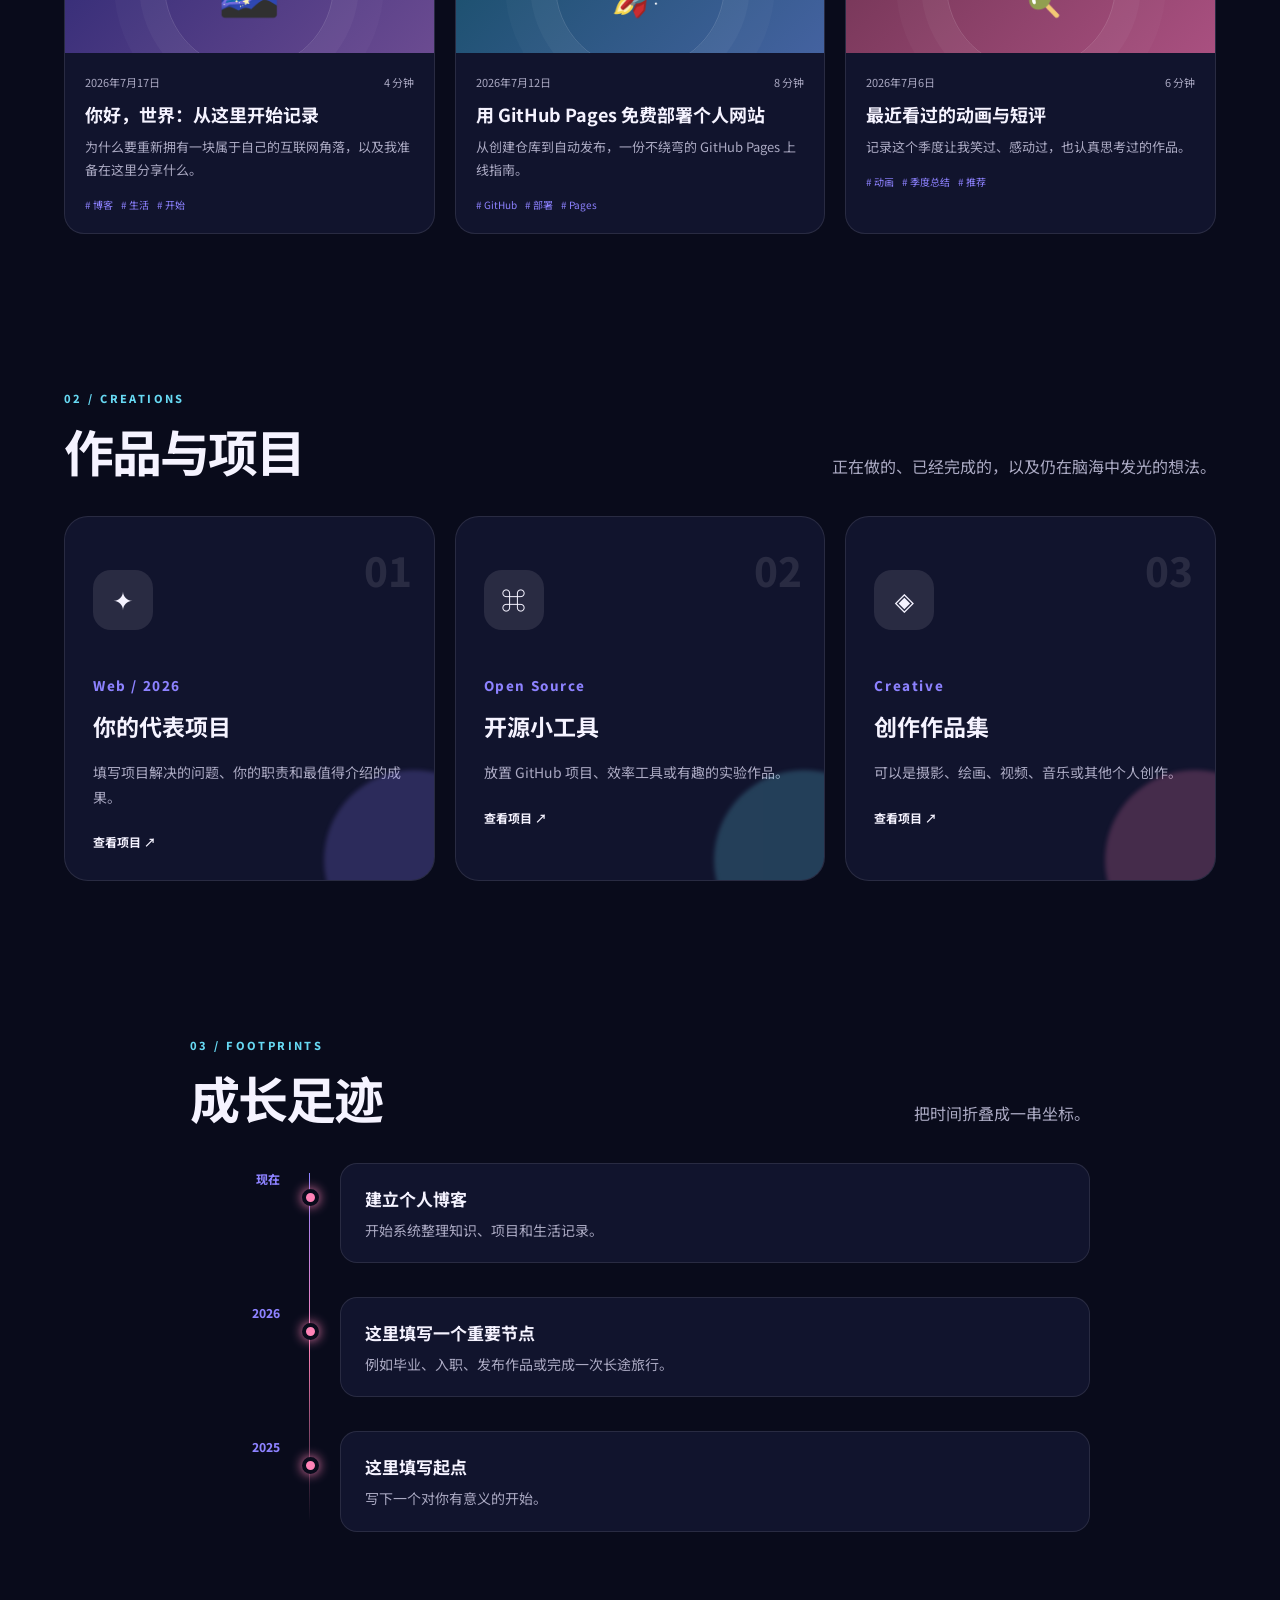
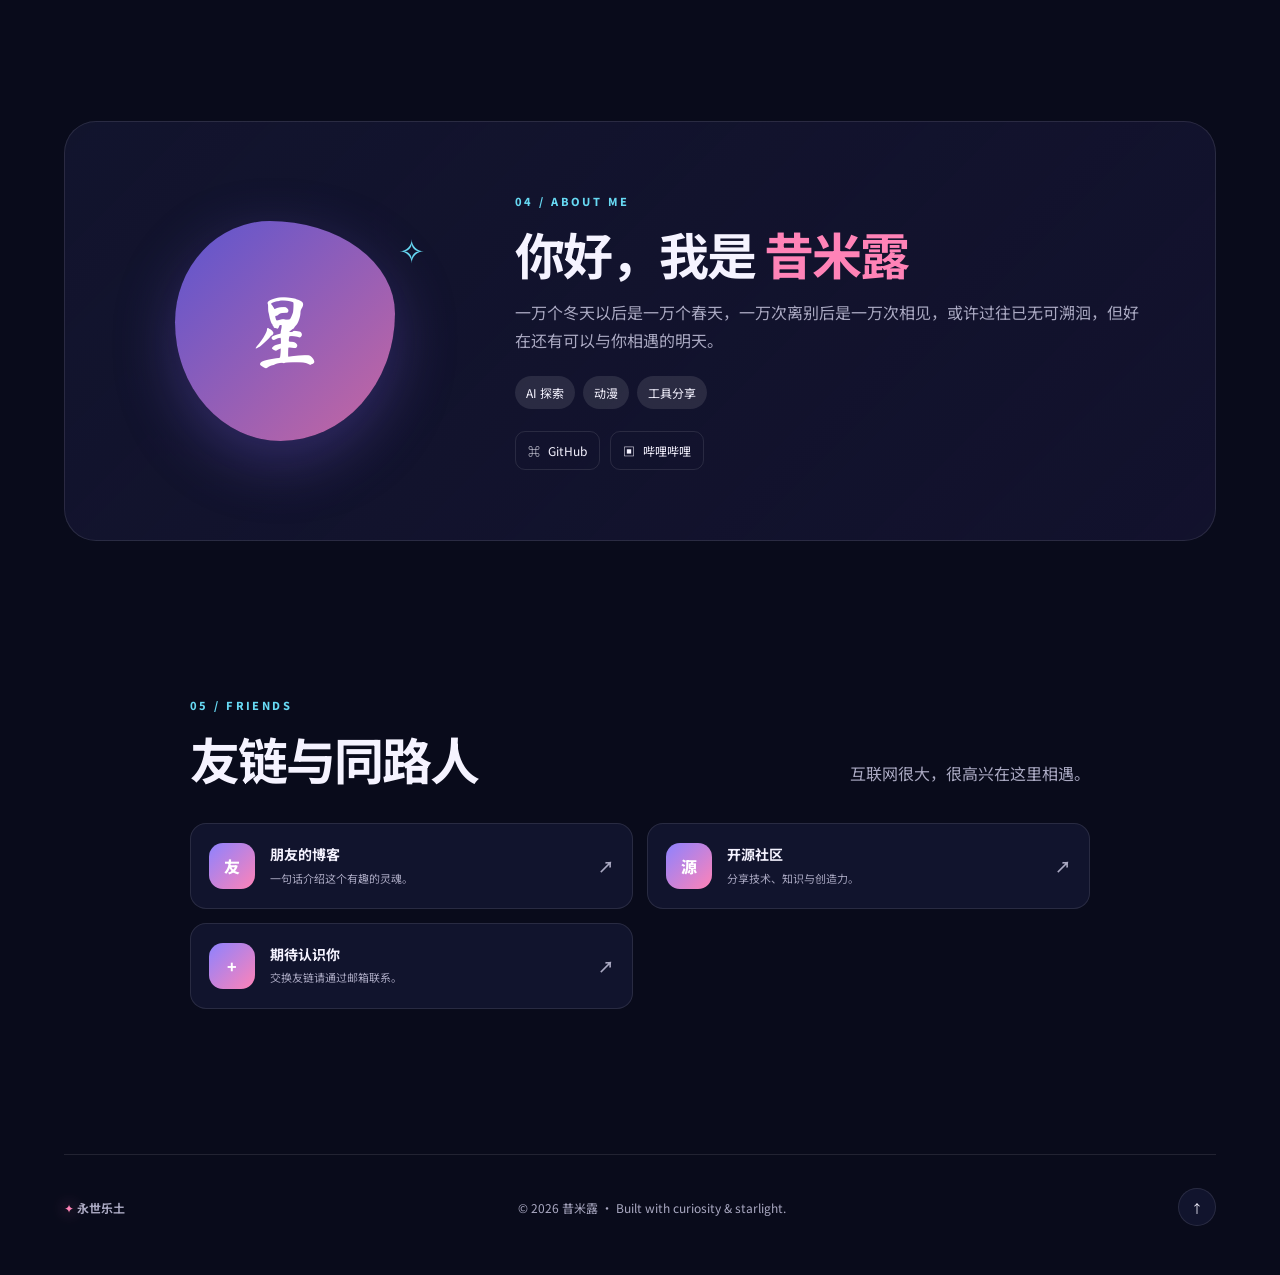
==== commit da2c7ef7: "重构文章管理为 Markdown 文件" ====
--- a/index.html
+++ b/index.html
@@ -5,7 +5,7 @@
   <meta name="viewport" content="width=device-width, initial-scale=1.0" />
   <meta name="description" content="一个记录技术、创作与生活的二次元风格个人博客。" />
   <meta name="theme-color" content="#7772ff" />
-  <title>每日随笔 · 个人博客</title>
+  <title>永世乐土 · 昔米露</title>
   <link rel="preconnect" href="https://fonts.googleapis.com">
   <link rel="preconnect" href="https://fonts.gstatic.com" crossorigin>
   <link href="https://fonts.googleapis.com/css2?family=Ma+Shan+Zheng&family=Noto+Sans+SC:wght@400;500;600;700;800&display=swap" rel="stylesheet">
@@ -16,7 +16,7 @@
   <header class="site-header">
     <a class="brand" href="#home" aria-label="返回首页">
       <span class="brand-mark">✦</span>
-      <span data-site-name>每日随笔</span>
+      <span data-site-name>永世乐土</span>
     </a>
     <button class="nav-toggle" aria-label="展开导航" aria-expanded="false">☰</button>
     <nav class="nav-links" aria-label="主要导航">
@@ -41,7 +41,7 @@
       </div>
       <div class="hero-content reveal">
         <p class="eyebrow" data-hero-eyebrow>WELCOME TO MY LITTLE UNIVERSE</p>
-        <h1><span data-owner>你的名字</span>的<br><em>每日随笔</em></h1>
+        <h1><span data-owner>昔米露</span>的<br><em data-site-name>永世乐土</em></h1>
         <p class="hero-description" data-description>在代码与晚风之间，收藏灵感、技术和生活里的闪光碎片。</p>
         <div class="hero-actions">
           <a class="button primary" href="#posts">阅读文章 <span>→</span></a>
@@ -108,7 +108,7 @@
   </main>
 
   <footer>
-    <div><span class="brand-mark">✦</span> <strong data-site-name>每日随笔</strong></div>
+    <div><span class="brand-mark">✦</span> <strong data-site-name>永世乐土</strong></div>
     <p>© <span id="year"></span> <span data-owner>你的名字</span> · Built with curiosity & starlight.</p>
     <button class="back-top" aria-label="返回顶部">↑</button>
   </footer>
@@ -117,7 +117,8 @@
     <button class="dialog-close" aria-label="关闭文章">×</button>
     <article id="post-content"></article>
   </dialog>
-  <script src="content.js"></script>
+  <script src="content/site.js"></script>
+  <script src="generated/posts.js"></script>
   <script src="app.js"></script>
 </body>
 </html>
--- a/styles.css
+++ b/styles.css
@@ -11,3 +11,10 @@
 @media(max-width:850px){.site-header{padding:0 20px}.nav-toggle{display:block;margin-left:auto}.nav-links{position:absolute;top:64px;left:20px;right:20px;margin:0;padding:10px;display:none;flex-direction:column;background:var(--surface-solid);border:1px solid var(--line);border-radius:16px;box-shadow:var(--shadow)}.nav-links.open{display:flex}.hero{padding-inline:6vw}.moon{width:135px;height:135px;right:2%;top:14%}.moon:after{width:135px;height:135px}.city{width:90%;opacity:.45}.post-grid,.project-grid{grid-template-columns:1fr 1fr}.about-card{grid-template-columns:1fr;text-align:center;padding:45px 25px;gap:40px}.skill-list,.social-links{justify-content:center}.section-heading{align-items:start;flex-direction:column}.section-heading>p{margin-top:-15px}.post-toolbar{align-items:stretch;flex-direction:column}.search-box{min-width:0}.featured-emoji{opacity:.35}.friend-grid{grid-template-columns:1fr}}
 @media(max-width:560px){.hero h1{font-size:51px}.hero-meta{flex-direction:column;gap:6px}.content-section{padding-top:90px}.post-grid,.project-grid{grid-template-columns:1fr}.featured-link{padding:25px;min-height:320px}.featured-emoji{font-size:70px;right:8%}.timeline:before{left:8px}.timeline-item{grid-template-columns:1fr;gap:8px;padding-left:35px}.timeline-item time{text-align:left}.timeline-item div:before{left:-35px}.avatar{width:180px;height:180px}.about-card{border-radius:24px}footer{align-items:flex-start;flex-direction:column;gap:10px}.back-top{position:absolute;right:5vw}.cursor-glow{display:none}}
 @media(prefers-reduced-motion:reduce){*{scroll-behavior:auto!important;animation-duration:.01ms!important;transition-duration:.01ms!important}}
+
+/* Markdown articles: images, links and fenced code blocks */
+.article-body pre{overflow:auto;margin:25px 0;padding:18px;border:1px solid var(--line);border-radius:14px;background:#080a18}
+.article-body pre code{padding:0;background:transparent;color:#d9d7eb;white-space:pre}
+.article-body img{display:block;max-width:100%;height:auto;margin:26px auto;border-radius:16px;box-shadow:var(--shadow)}
+.article-body a{color:var(--cyan);text-decoration:underline;text-underline-offset:3px}
+.article-body hr{border:0;border-top:1px solid var(--line);margin:34px 0}
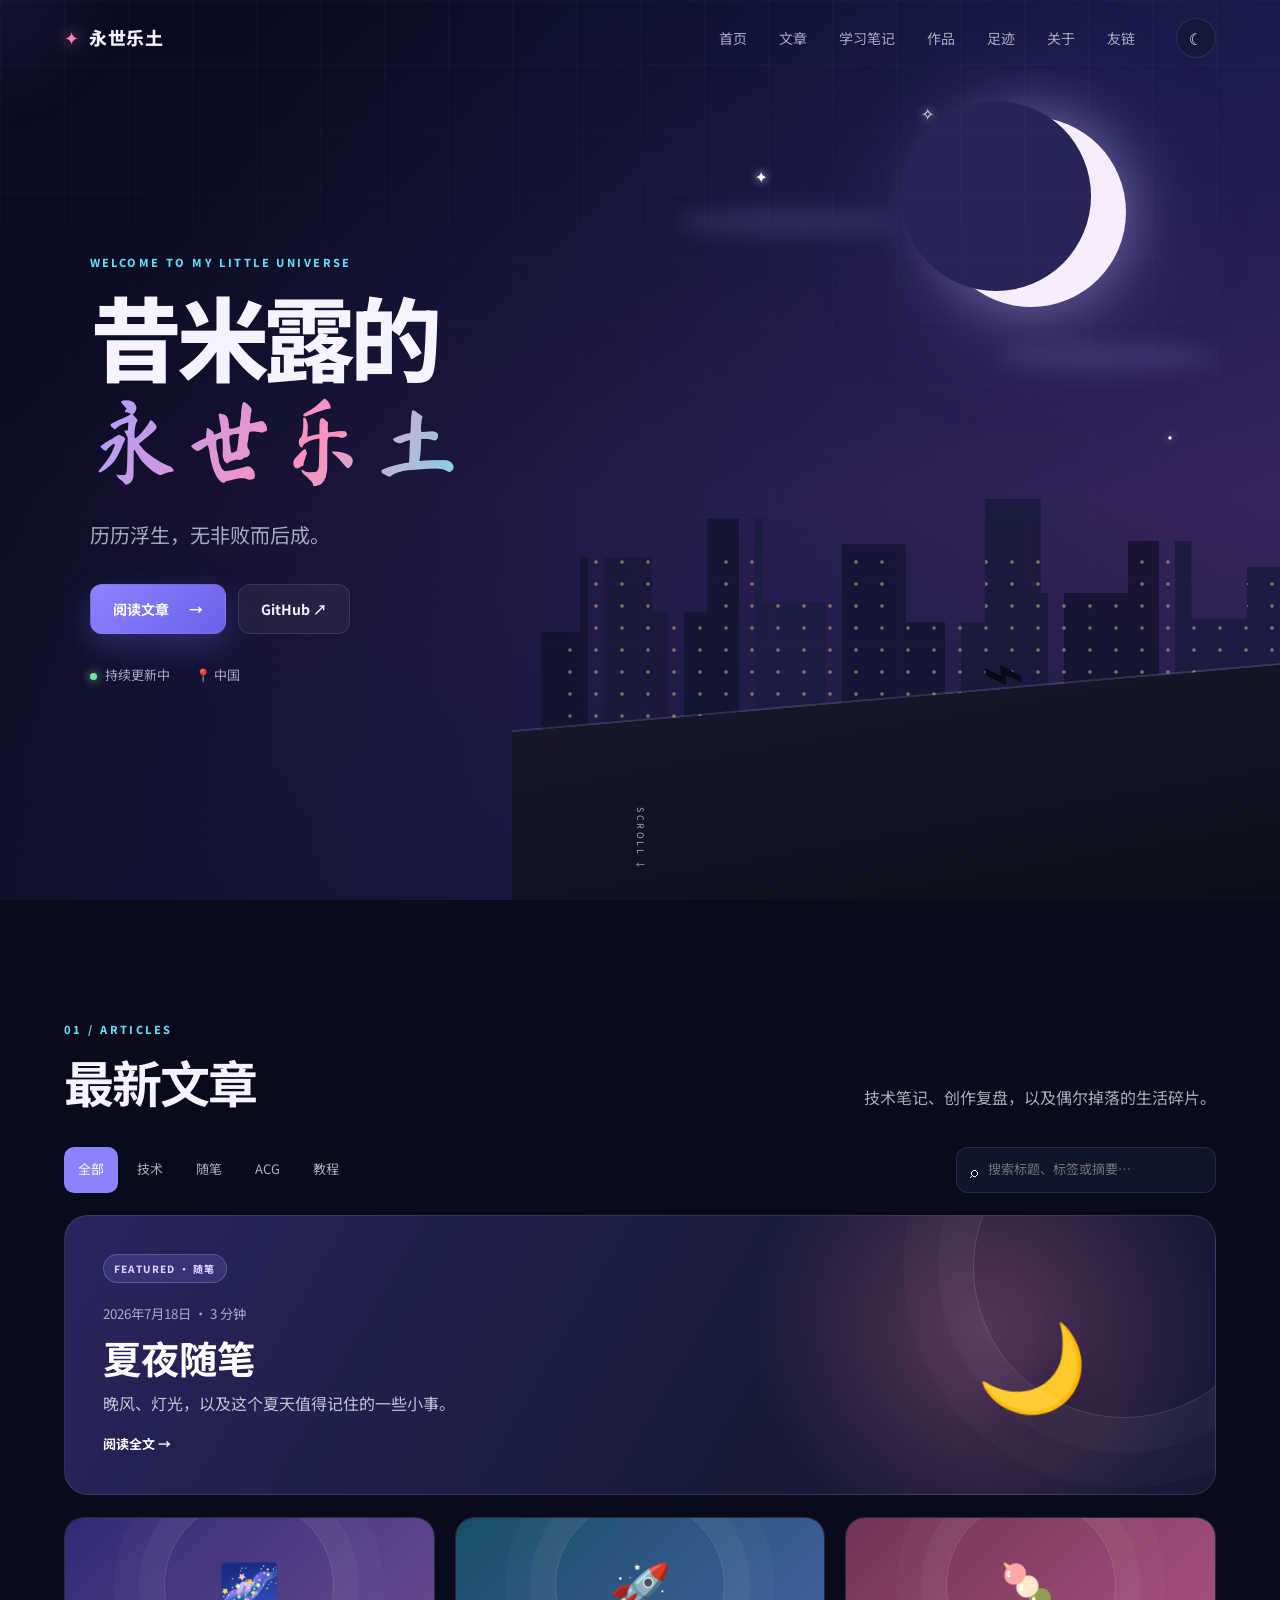
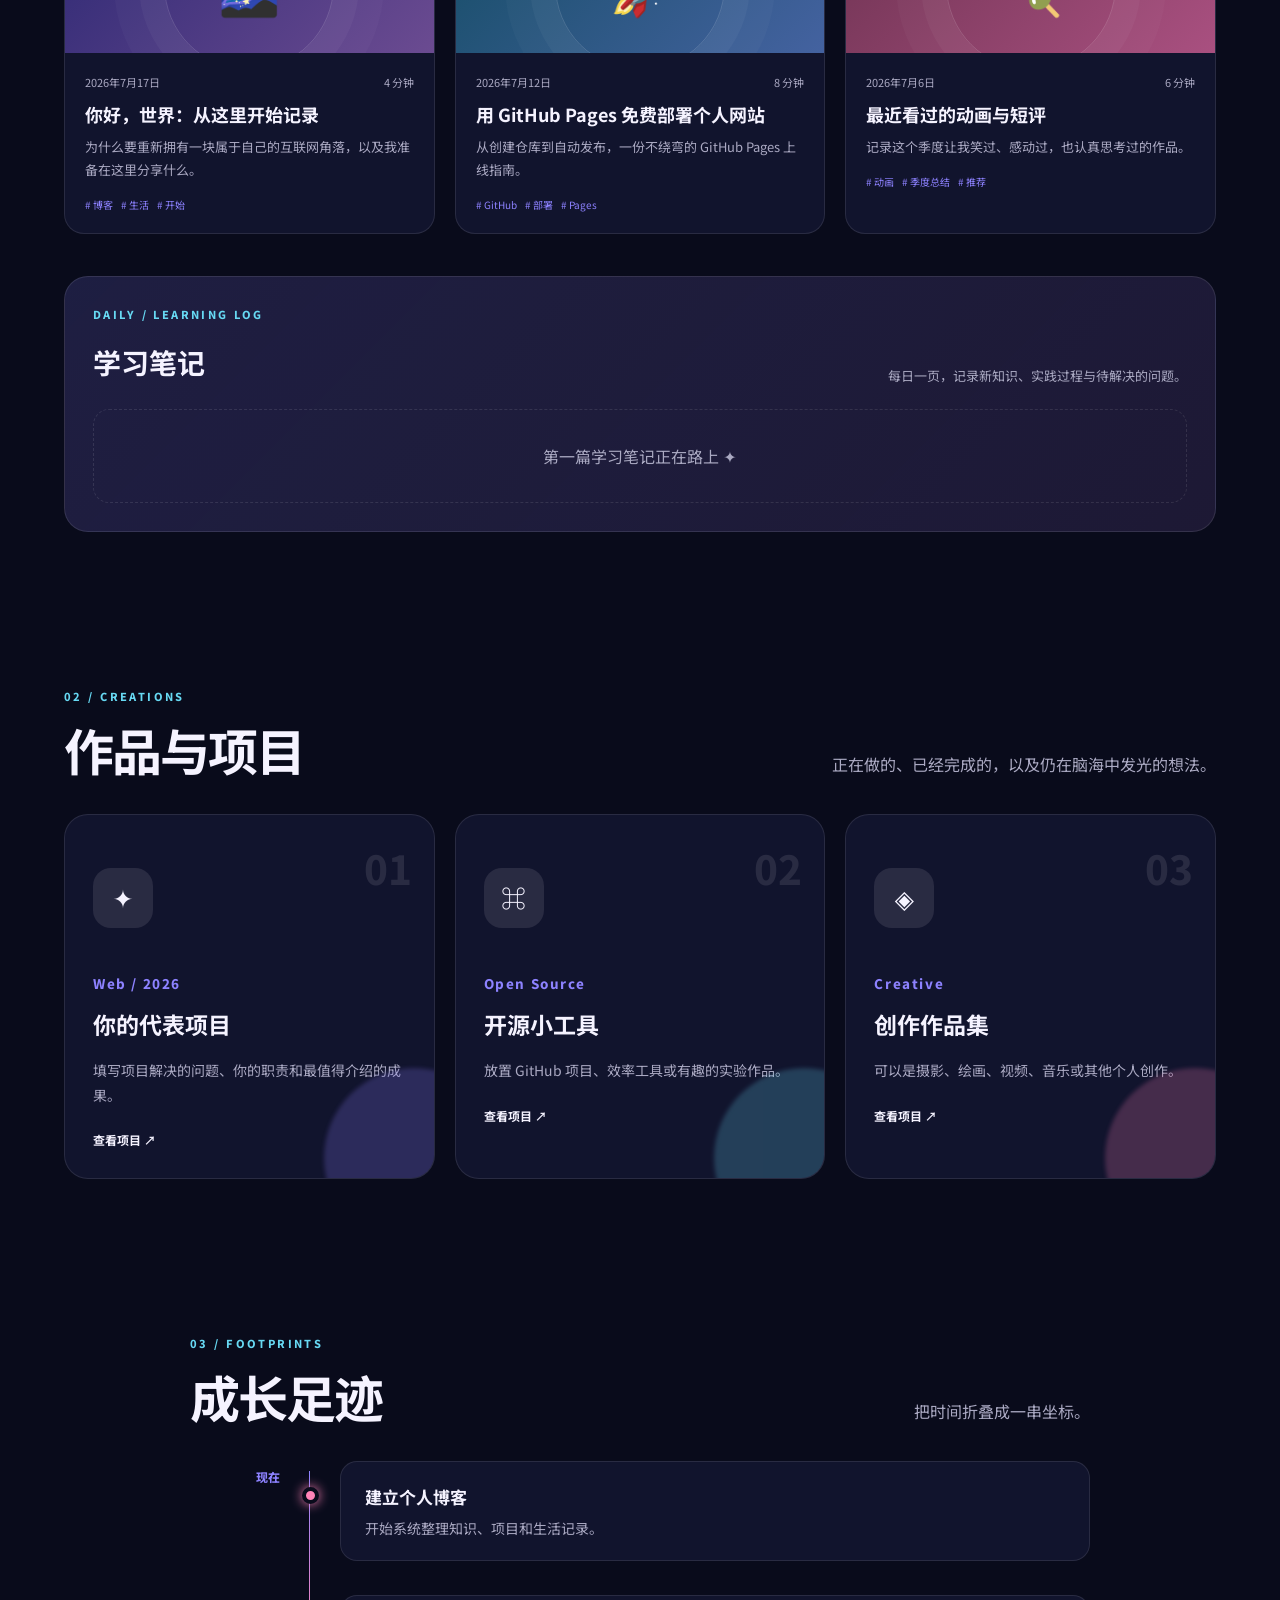
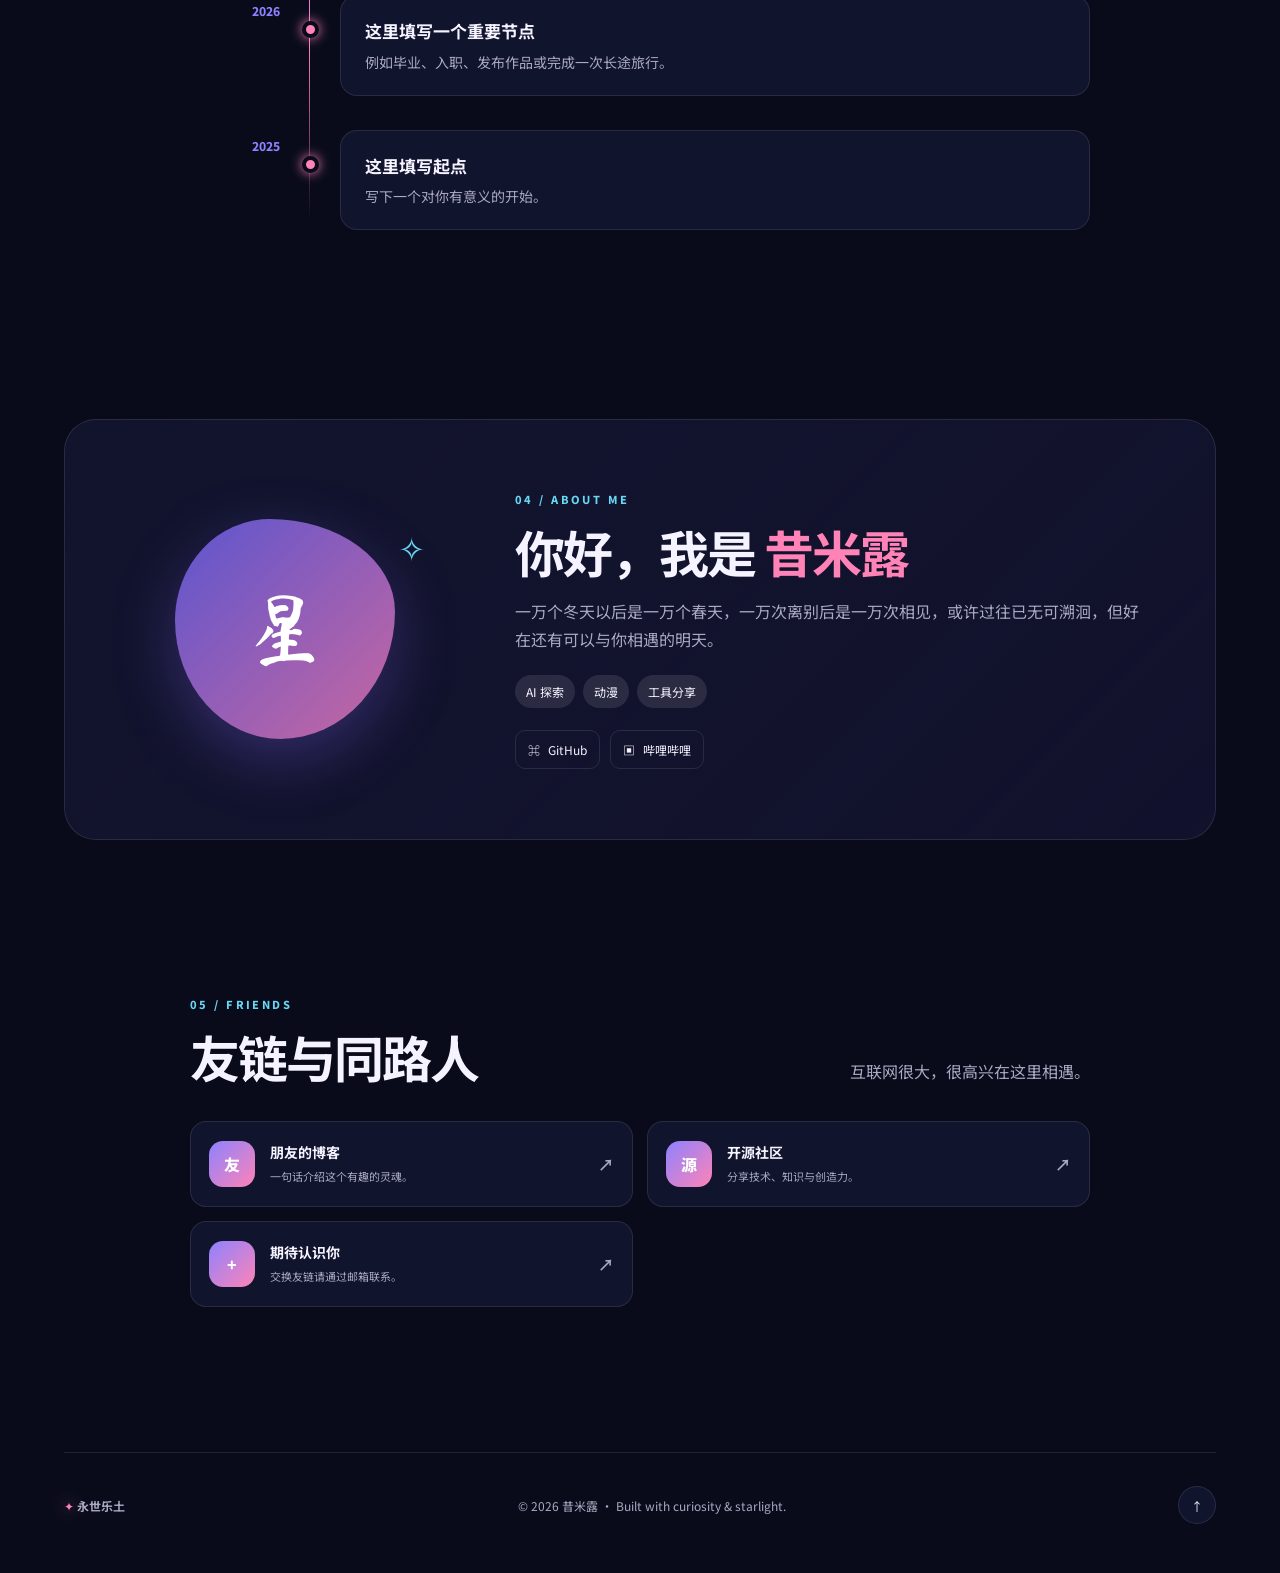
==== commit d9eeb359: "提交日记，新增学习笔记模块" ====
--- a/index.html
+++ b/index.html
@@ -22,6 +22,7 @@
     <nav class="nav-links" aria-label="主要导航">
       <a href="#home">首页</a>
       <a href="#posts">文章</a>
+      <a href="#learning-notes">学习笔记</a>
       <a href="#projects">作品</a>
       <a href="#timeline">足迹</a>
       <a href="#about">关于</a>
@@ -67,6 +68,18 @@
       <div class="featured-post reveal" id="featured-post"></div>
       <div class="post-grid" id="post-grid"></div>
       <p class="empty-state" id="empty-posts" hidden>没有找到匹配的文章，换个关键词试试吧。</p>
+
+      <div id="learning-notes" class="learning-notes reveal">
+        <div class="notes-heading">
+          <div>
+            <p class="section-kicker">DAILY / LEARNING LOG</p>
+            <h3>学习笔记</h3>
+          </div>
+          <p>每日一页，记录新知识、实践过程与待解决的问题。</p>
+        </div>
+        <div class="note-grid" id="note-grid"></div>
+        <p class="notes-empty" id="empty-notes" hidden>第一篇学习笔记正在路上 ✦</p>
+      </div>
     </section>
 
     <section id="projects" class="section-shell content-section">
@@ -119,6 +132,7 @@
   </dialog>
   <script src="content/site.js"></script>
   <script src="generated/posts.js"></script>
+  <script src="generated/notes.js"></script>
   <script src="app.js"></script>
 </body>
 </html>
--- a/styles.css
+++ b/styles.css
@@ -18,3 +18,24 @@
 .article-body img{display:block;max-width:100%;height:auto;margin:26px auto;border-radius:16px;box-shadow:var(--shadow)}
 .article-body a{color:var(--cyan);text-decoration:underline;text-underline-offset:3px}
 .article-body hr{border:0;border-top:1px solid var(--line);margin:34px 0}
+
+/* Daily learning notes inside the articles section */
+.learning-notes{margin-top:42px;padding:28px;border:1px solid var(--line);border-radius:var(--radius);background:linear-gradient(135deg,rgba(141,130,255,.1),rgba(255,131,183,.05)),var(--surface)}
+.notes-heading{display:flex;align-items:end;justify-content:space-between;gap:24px;margin-bottom:22px}
+.notes-heading h3{font-size:28px;margin:3px 0 0}
+.notes-heading>p{max-width:410px;margin:0;color:var(--muted);font-size:13px}
+.note-grid{display:grid;grid-template-columns:repeat(2,1fr);gap:12px}
+.note-card{position:relative;display:grid;grid-template-columns:58px 1fr auto;gap:16px;align-items:start;min-height:142px;padding:20px;border:1px solid var(--line);border-radius:17px;background:rgba(9,11,27,.34);transition:.25s}
+.note-card:hover{transform:translateY(-3px);border-color:rgba(141,130,255,.48);box-shadow:0 15px 35px rgba(0,0,0,.18)}
+[data-theme=light] .note-card{background:rgba(255,255,255,.5)}
+.note-link{position:absolute;inset:0;z-index:2;border:0;background:transparent;cursor:pointer}
+.note-date{display:flex;flex-direction:column;align-items:center;padding:8px 4px;border-radius:13px;background:linear-gradient(145deg,var(--purple),#6e63d6);color:#fff}
+.note-date strong{font-size:22px;line-height:1}
+.note-date span{margin-top:5px;font-size:10px}
+.note-copy small{color:var(--pink);font-size:10px;font-weight:800;letter-spacing:.08em}
+.note-copy h4{margin:5px 0;font-size:16px}
+.note-copy p{margin:0 0 10px;color:var(--muted);font-size:12px;line-height:1.6}
+.note-arrow{color:var(--muted)}
+.notes-empty{margin:0;padding:32px;text-align:center;color:var(--muted);border:1px dashed var(--line);border-radius:16px}
+@media(max-width:850px){.note-grid{grid-template-columns:1fr}.notes-heading{align-items:start;flex-direction:column}}
+@media(max-width:560px){.learning-notes{padding:20px}.note-card{grid-template-columns:52px 1fr}.note-arrow{display:none}}
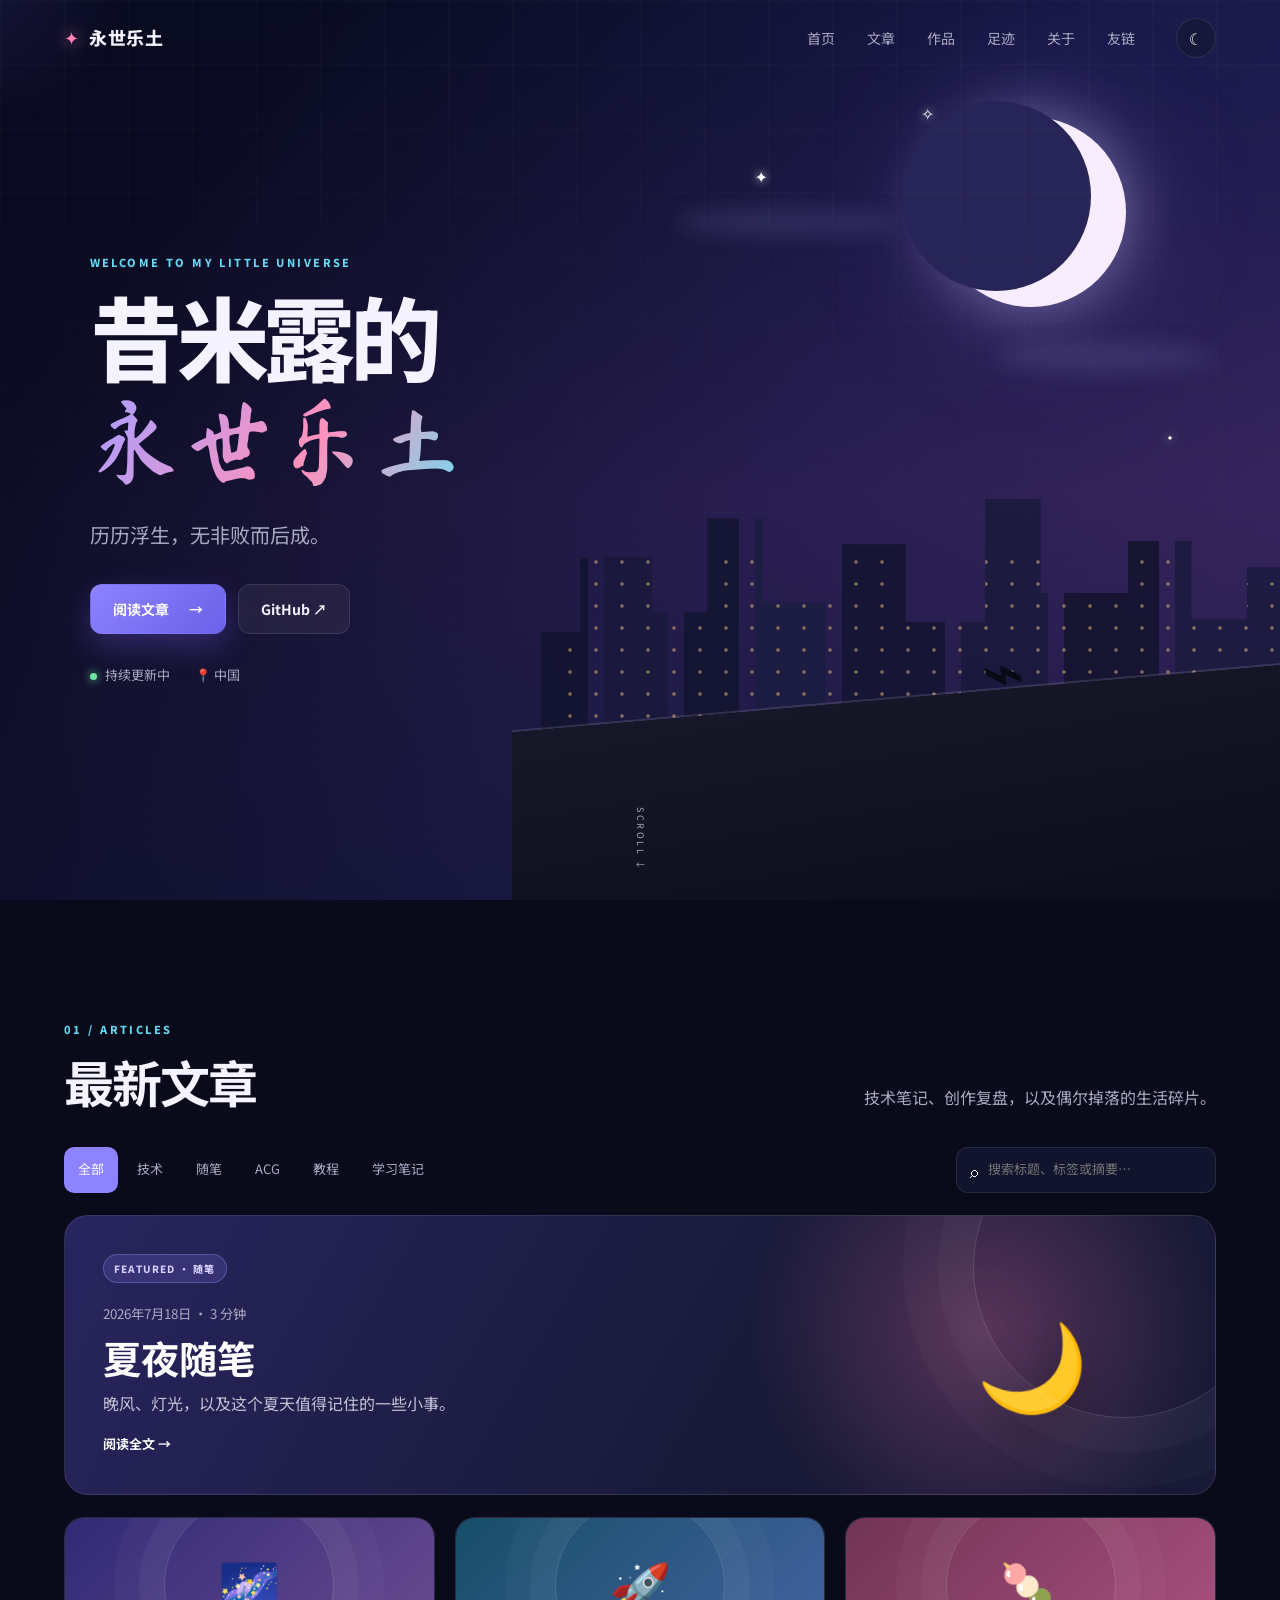
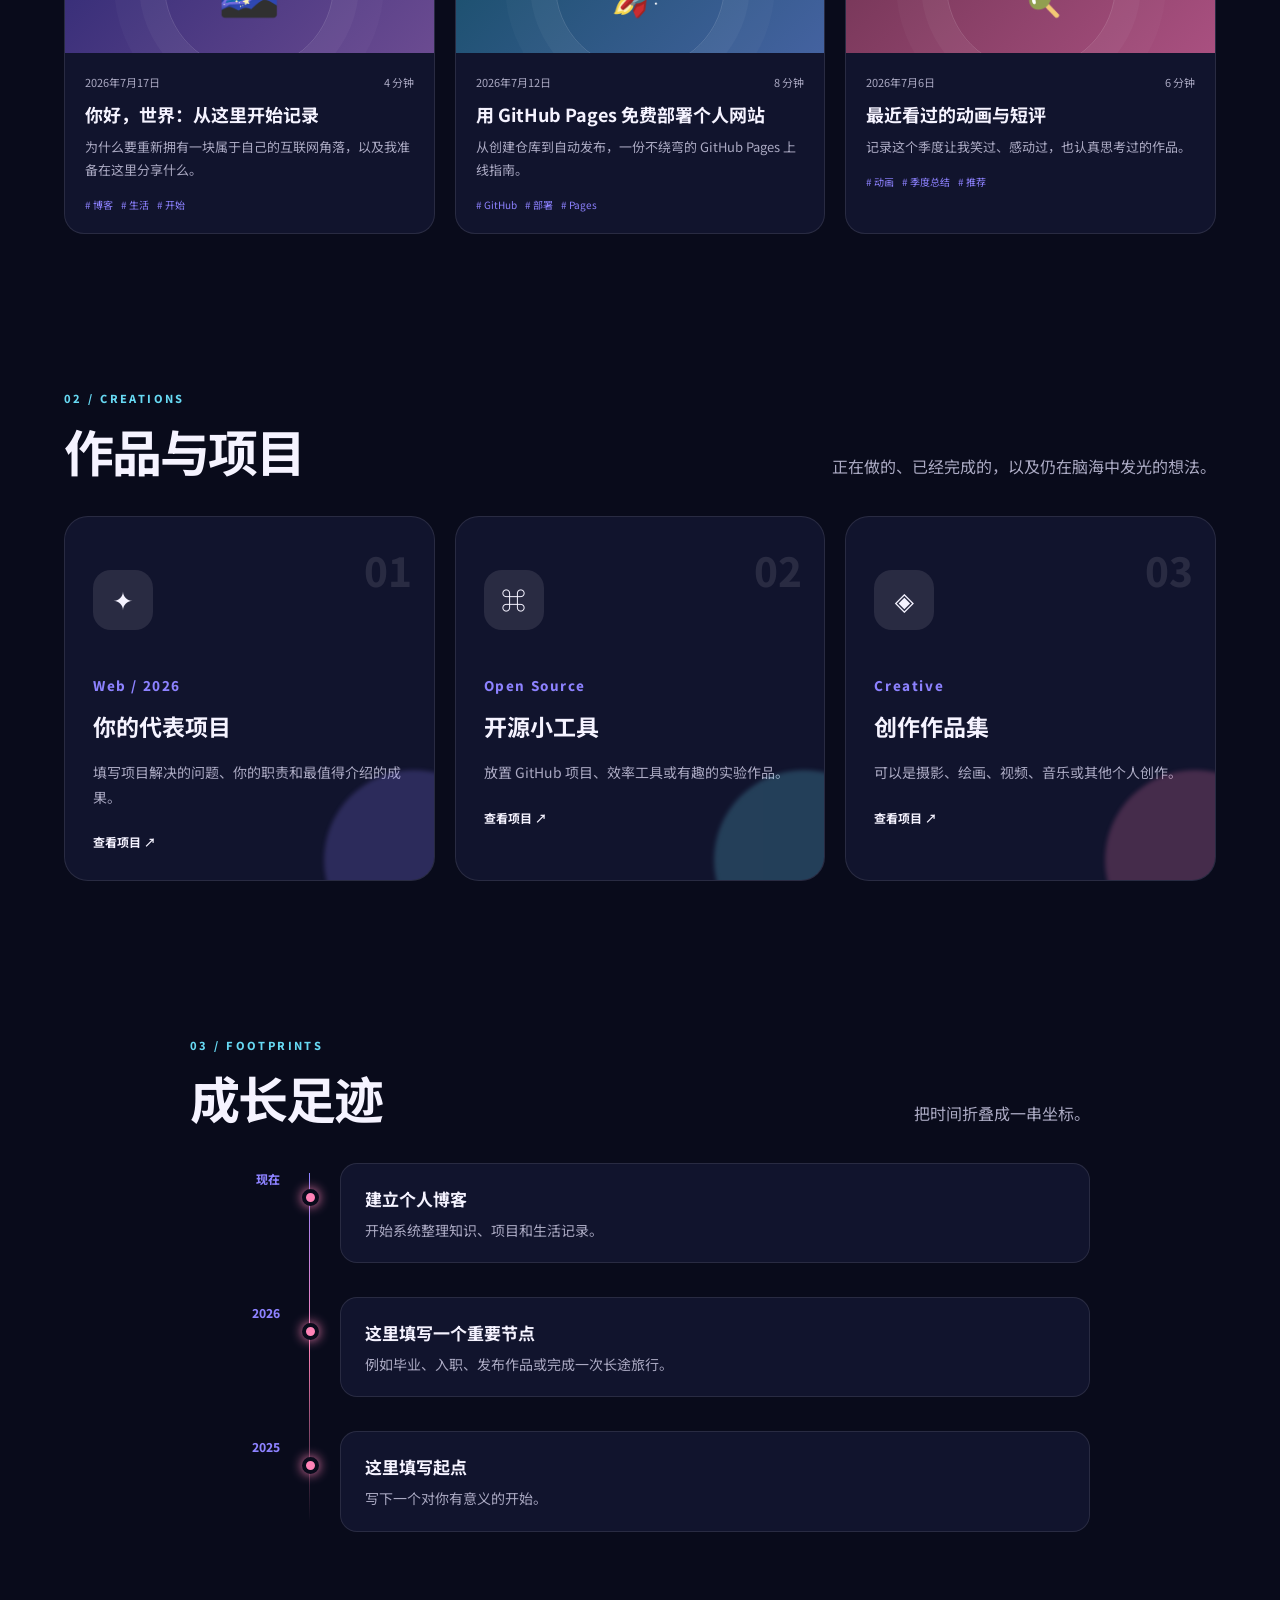
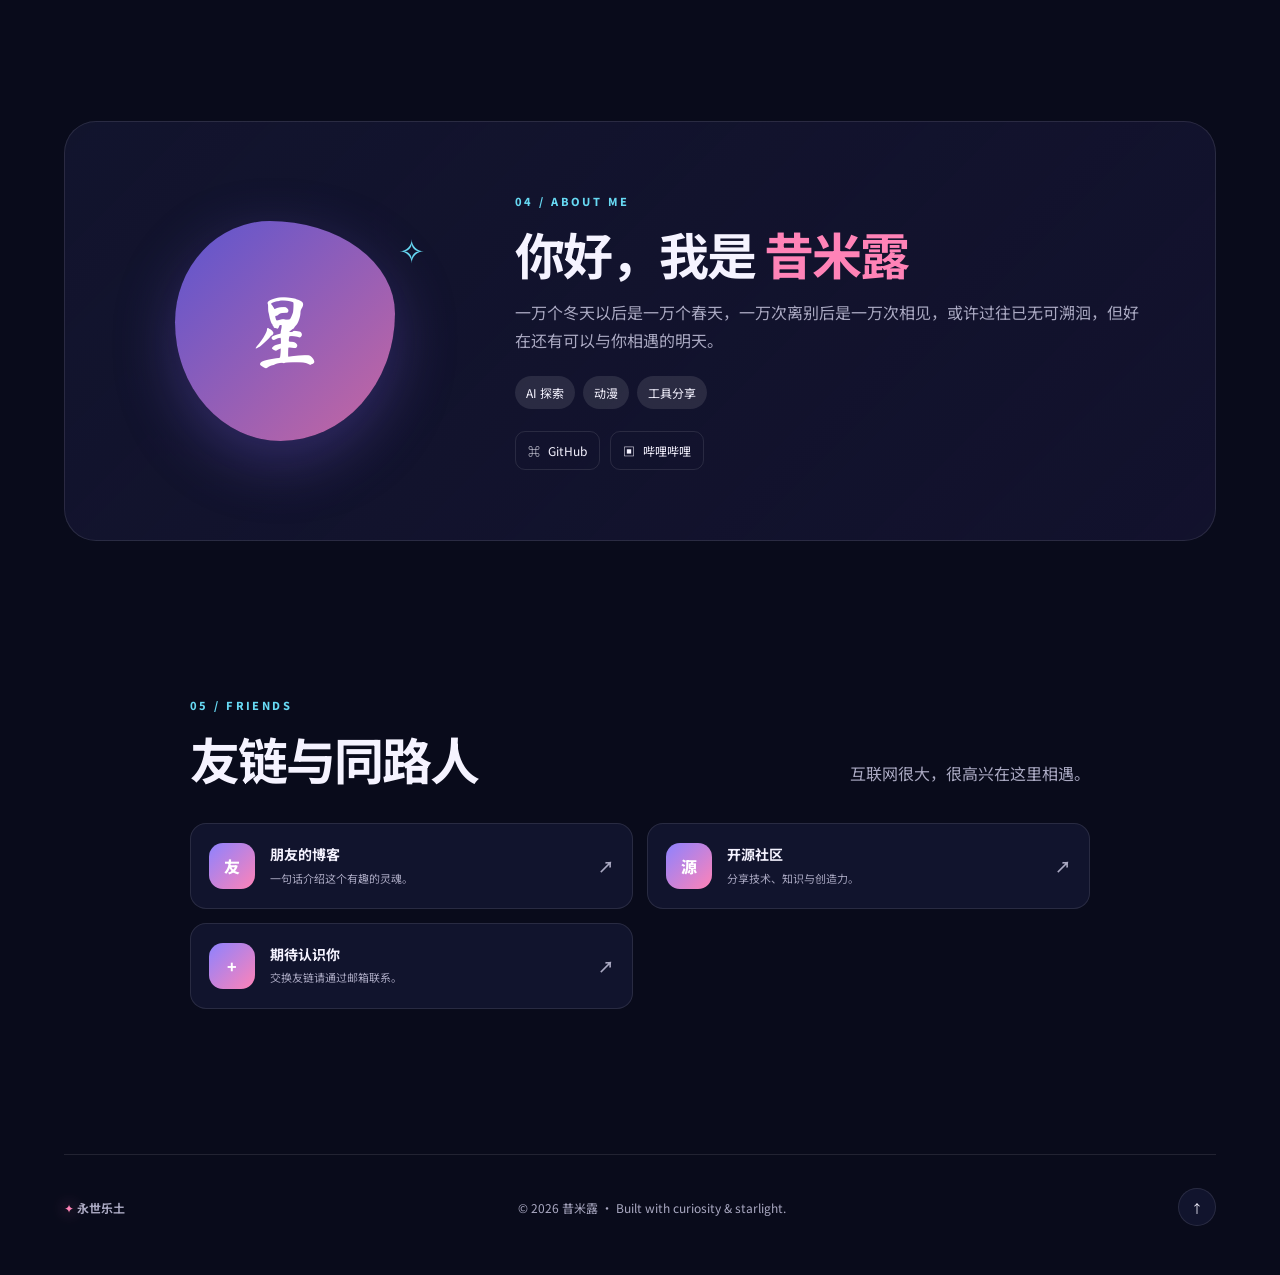
==== commit aad5586d: "修改为并列结构" ====
--- a/index.html
+++ b/index.html
@@ -22,7 +22,6 @@
     <nav class="nav-links" aria-label="主要导航">
       <a href="#home">首页</a>
       <a href="#posts">文章</a>
-      <a href="#learning-notes">学习笔记</a>
       <a href="#projects">作品</a>
       <a href="#timeline">足迹</a>
       <a href="#about">关于</a>
@@ -68,18 +67,6 @@
       <div class="featured-post reveal" id="featured-post"></div>
       <div class="post-grid" id="post-grid"></div>
       <p class="empty-state" id="empty-posts" hidden>没有找到匹配的文章，换个关键词试试吧。</p>
-
-      <div id="learning-notes" class="learning-notes reveal">
-        <div class="notes-heading">
-          <div>
-            <p class="section-kicker">DAILY / LEARNING LOG</p>
-            <h3>学习笔记</h3>
-          </div>
-          <p>每日一页，记录新知识、实践过程与待解决的问题。</p>
-        </div>
-        <div class="note-grid" id="note-grid"></div>
-        <p class="notes-empty" id="empty-notes" hidden>第一篇学习笔记正在路上 ✦</p>
-      </div>
     </section>
 
     <section id="projects" class="section-shell content-section">
@@ -132,7 +119,6 @@
   </dialog>
   <script src="content/site.js"></script>
   <script src="generated/posts.js"></script>
-  <script src="generated/notes.js"></script>
   <script src="app.js"></script>
 </body>
 </html>
--- a/styles.css
+++ b/styles.css
@@ -18,24 +18,3 @@
 .article-body img{display:block;max-width:100%;height:auto;margin:26px auto;border-radius:16px;box-shadow:var(--shadow)}
 .article-body a{color:var(--cyan);text-decoration:underline;text-underline-offset:3px}
 .article-body hr{border:0;border-top:1px solid var(--line);margin:34px 0}
-
-/* Daily learning notes inside the articles section */
-.learning-notes{margin-top:42px;padding:28px;border:1px solid var(--line);border-radius:var(--radius);background:linear-gradient(135deg,rgba(141,130,255,.1),rgba(255,131,183,.05)),var(--surface)}
-.notes-heading{display:flex;align-items:end;justify-content:space-between;gap:24px;margin-bottom:22px}
-.notes-heading h3{font-size:28px;margin:3px 0 0}
-.notes-heading>p{max-width:410px;margin:0;color:var(--muted);font-size:13px}
-.note-grid{display:grid;grid-template-columns:repeat(2,1fr);gap:12px}
-.note-card{position:relative;display:grid;grid-template-columns:58px 1fr auto;gap:16px;align-items:start;min-height:142px;padding:20px;border:1px solid var(--line);border-radius:17px;background:rgba(9,11,27,.34);transition:.25s}
-.note-card:hover{transform:translateY(-3px);border-color:rgba(141,130,255,.48);box-shadow:0 15px 35px rgba(0,0,0,.18)}
-[data-theme=light] .note-card{background:rgba(255,255,255,.5)}
-.note-link{position:absolute;inset:0;z-index:2;border:0;background:transparent;cursor:pointer}
-.note-date{display:flex;flex-direction:column;align-items:center;padding:8px 4px;border-radius:13px;background:linear-gradient(145deg,var(--purple),#6e63d6);color:#fff}
-.note-date strong{font-size:22px;line-height:1}
-.note-date span{margin-top:5px;font-size:10px}
-.note-copy small{color:var(--pink);font-size:10px;font-weight:800;letter-spacing:.08em}
-.note-copy h4{margin:5px 0;font-size:16px}
-.note-copy p{margin:0 0 10px;color:var(--muted);font-size:12px;line-height:1.6}
-.note-arrow{color:var(--muted)}
-.notes-empty{margin:0;padding:32px;text-align:center;color:var(--muted);border:1px dashed var(--line);border-radius:16px}
-@media(max-width:850px){.note-grid{grid-template-columns:1fr}.notes-heading{align-items:start;flex-direction:column}}
-@media(max-width:560px){.learning-notes{padding:20px}.note-card{grid-template-columns:52px 1fr}.note-arrow{display:none}}
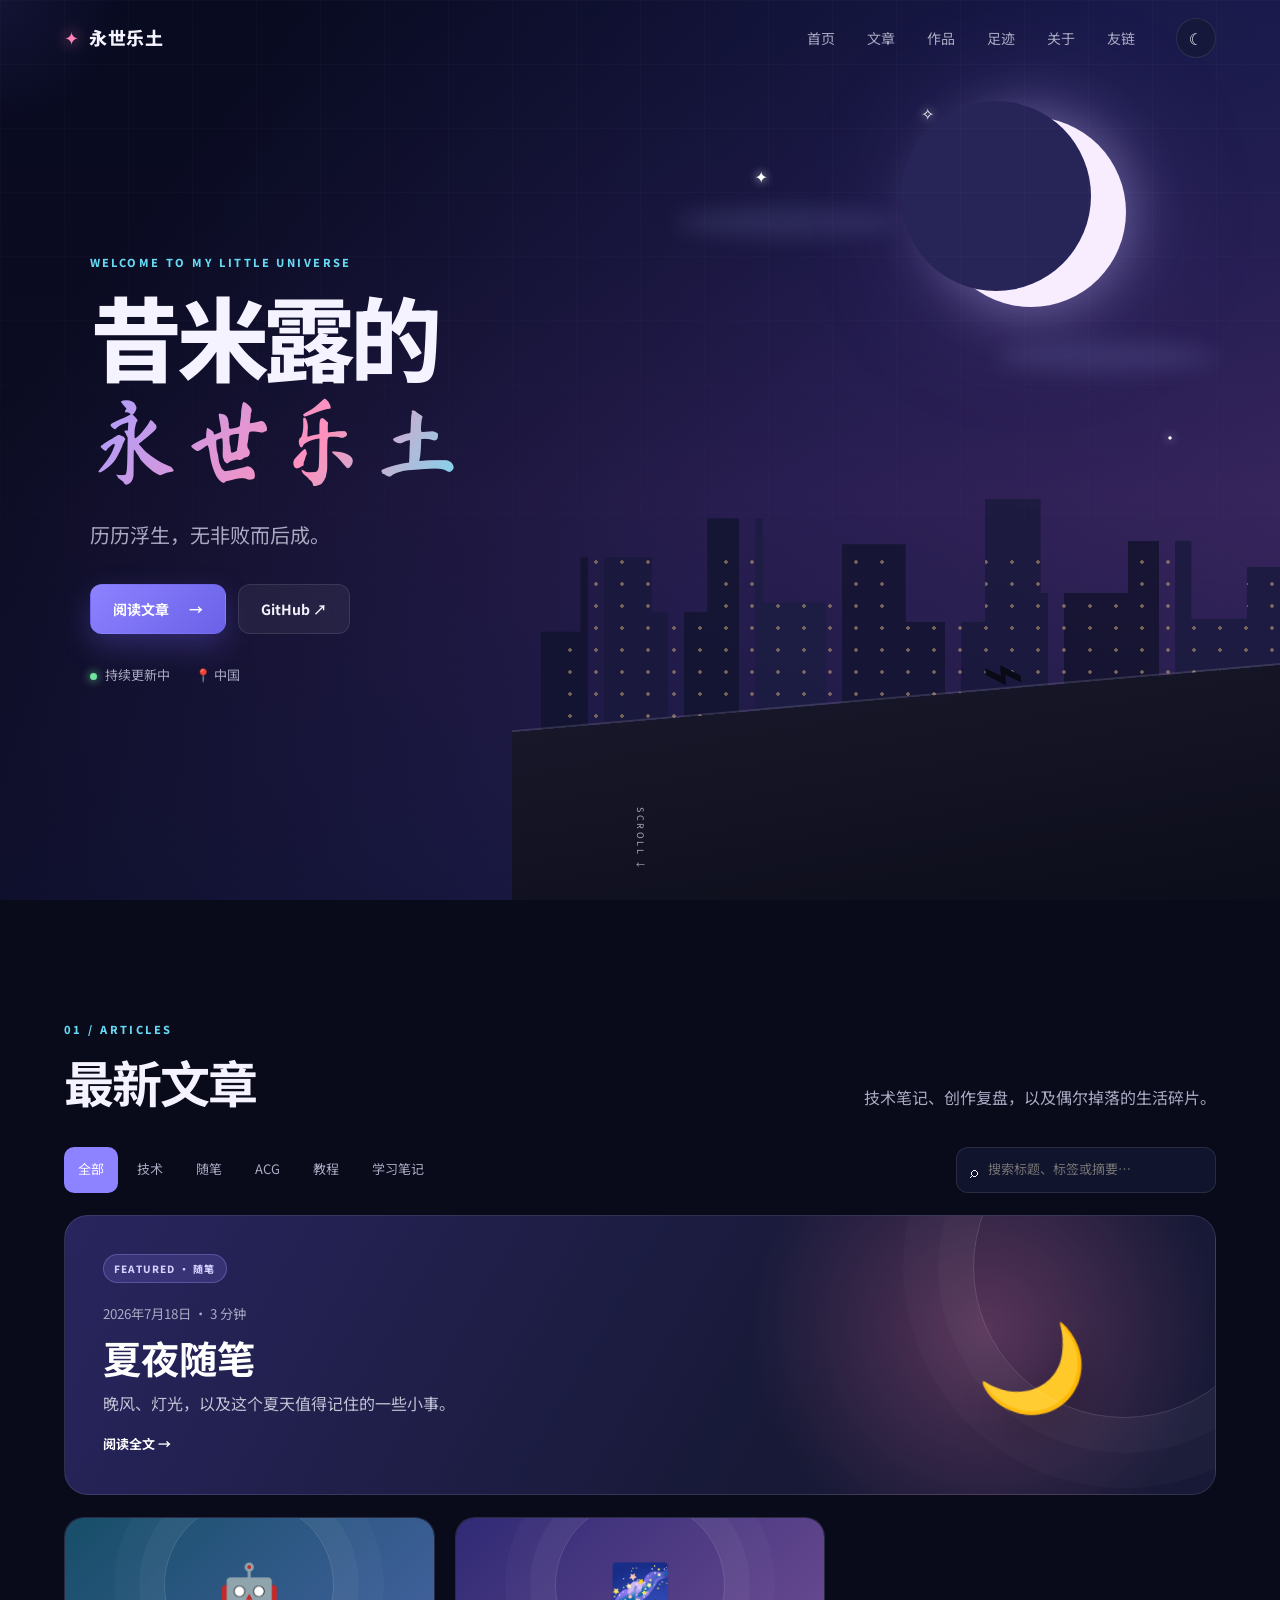
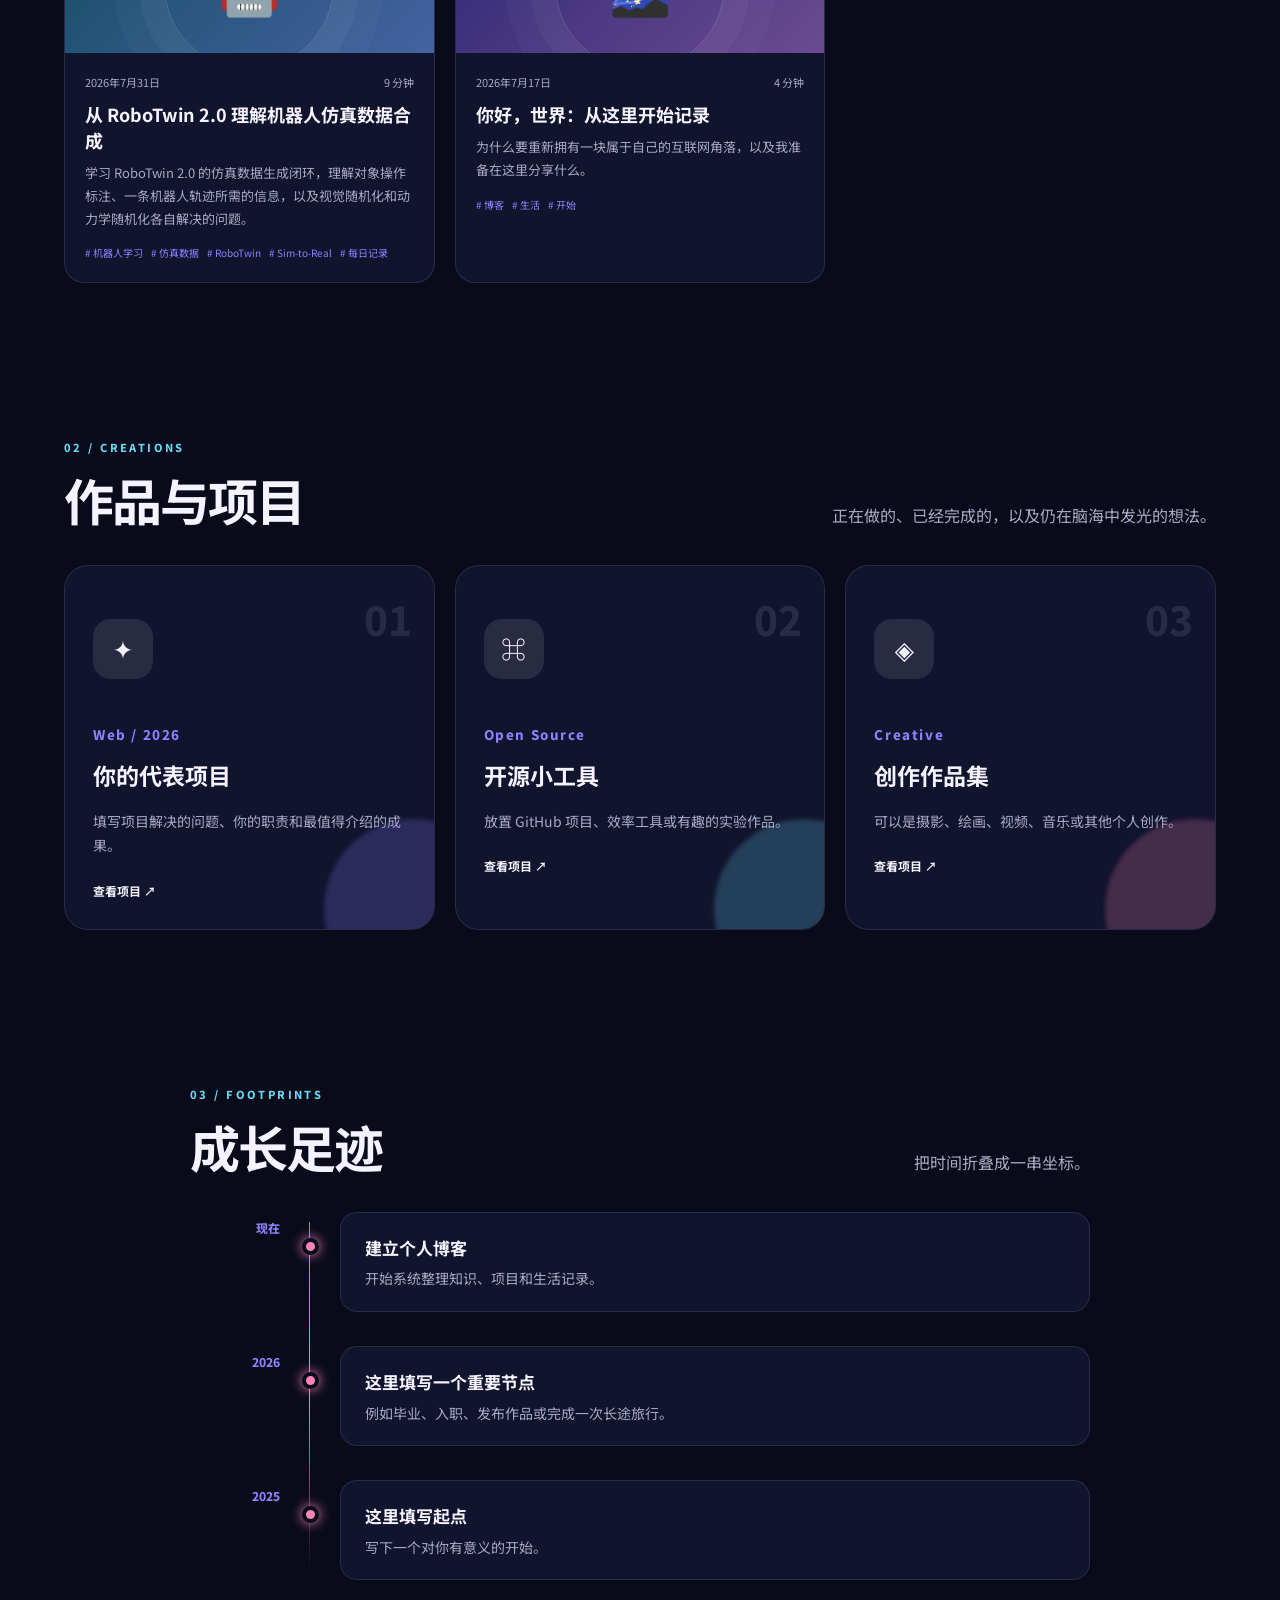
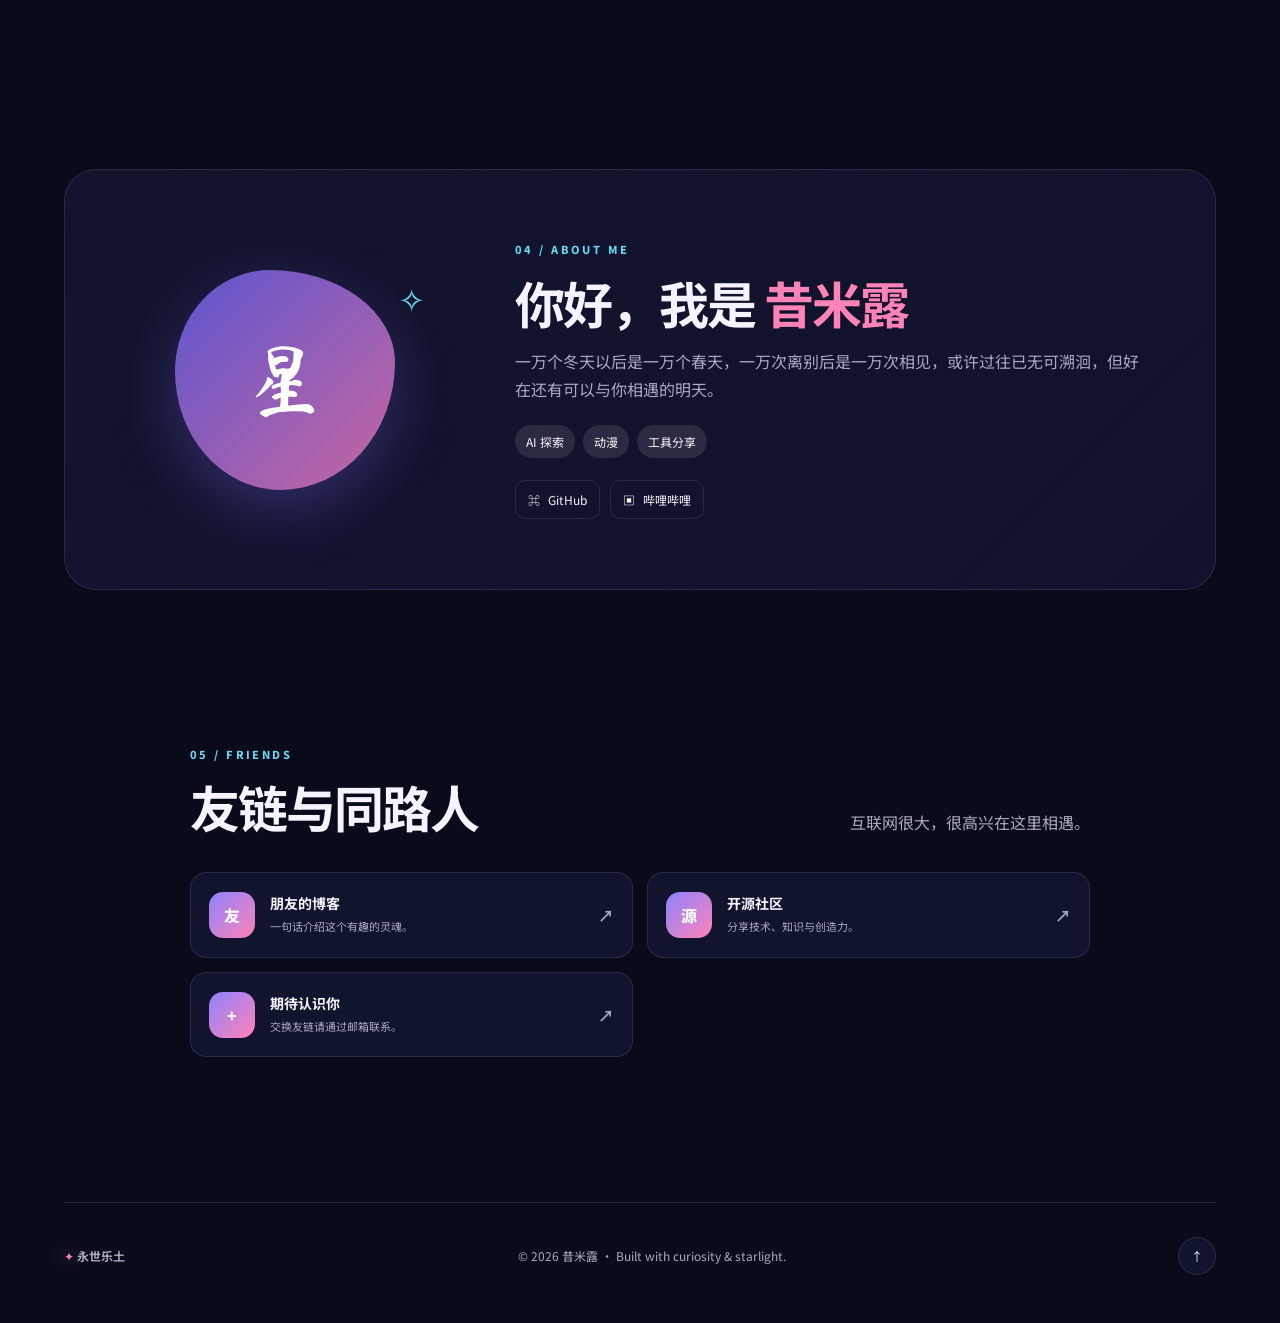
==== commit 60a6bda7: "发布 RoboTwin 学习笔记并自动刷新缓存" ====
--- a/index.html
+++ b/index.html
@@ -9,7 +9,7 @@
   <link rel="preconnect" href="https://fonts.googleapis.com">
   <link rel="preconnect" href="https://fonts.gstatic.com" crossorigin>
   <link href="https://fonts.googleapis.com/css2?family=Ma+Shan+Zheng&family=Noto+Sans+SC:wght@400;500;600;700;800&display=swap" rel="stylesheet">
-  <link rel="stylesheet" href="styles.css" />
+  <link rel="stylesheet" href="styles.css?v=b29ccfdfc0f7" />
 </head>
 <body>
   <div class="cursor-glow" aria-hidden="true"></div>
@@ -117,8 +117,8 @@
     <button class="dialog-close" aria-label="关闭文章">×</button>
     <article id="post-content"></article>
   </dialog>
-  <script src="content/site.js"></script>
-  <script src="generated/posts.js"></script>
-  <script src="app.js"></script>
+  <script src="content/site.js?v=b29ccfdfc0f7"></script>
+  <script src="generated/posts.js?v=b29ccfdfc0f7"></script>
+  <script src="app.js?v=b29ccfdfc0f7"></script>
 </body>
 </html>
